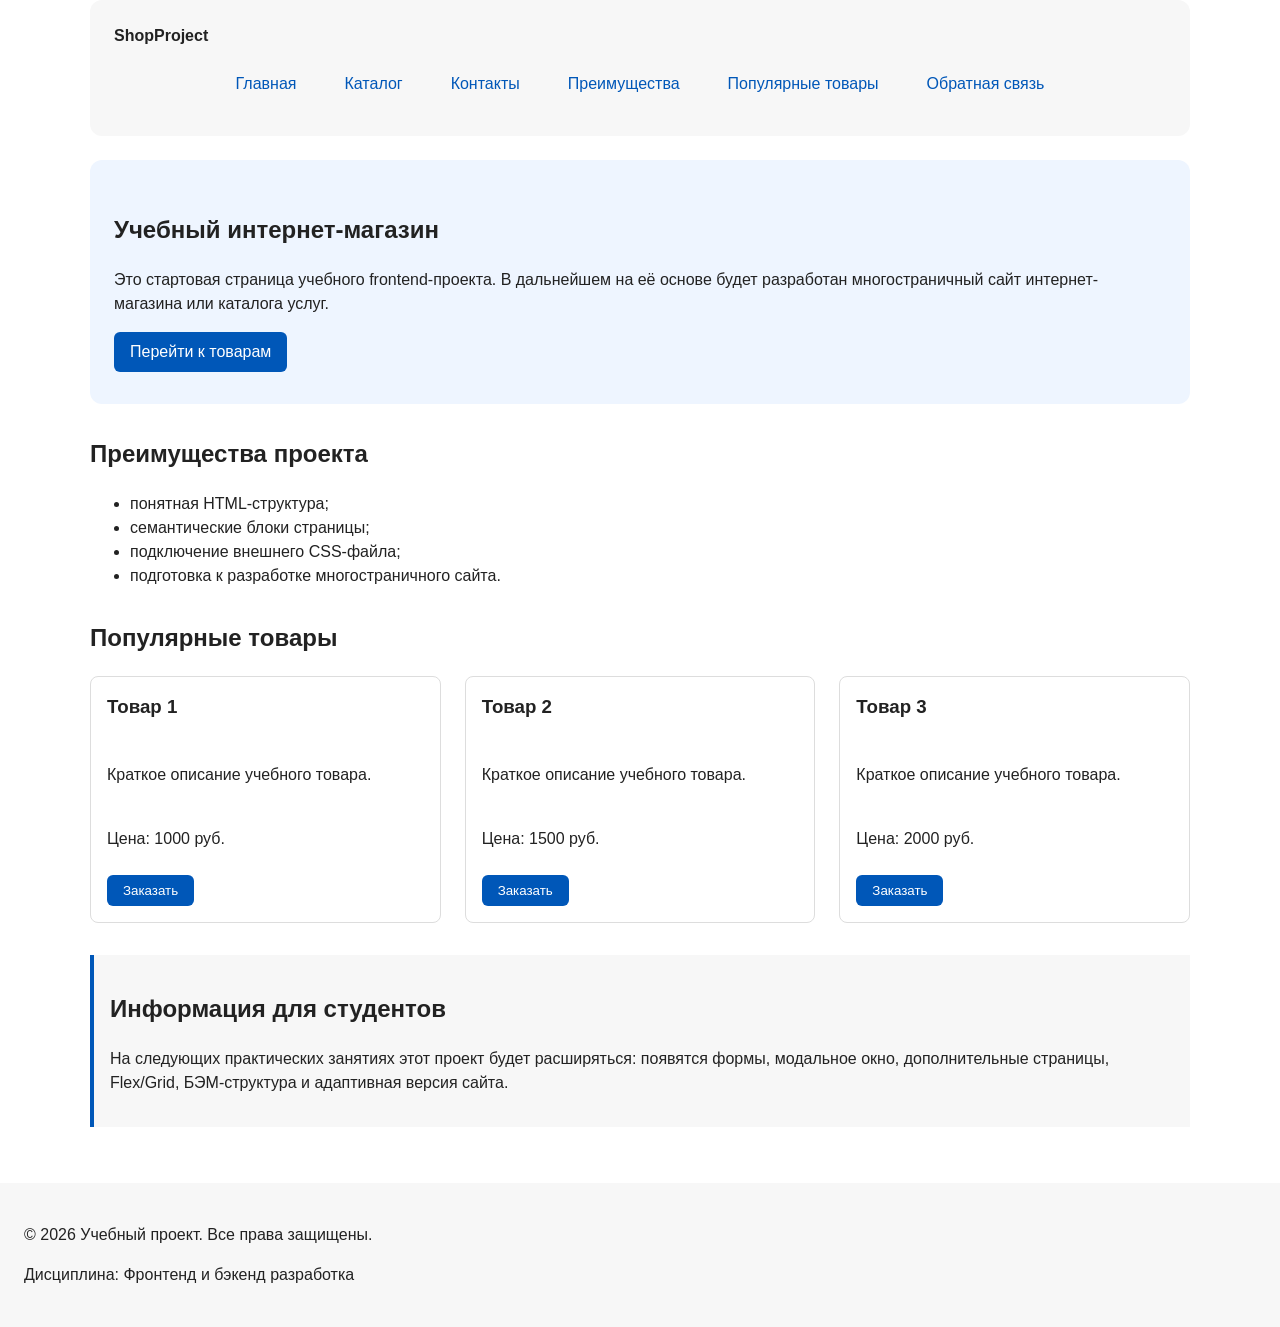
==== index.html @ d5ab9c51 "b6 completed" ====
<!doctype html>
<html lang="ru">
  <head>
    <meta charset="UTF-8" />
    <meta name="viewport" content="width=device-width, initial-scale=1.0" />
    <title>Каталог товаров</title>
    <link rel="stylesheet" href="css/style.css" />
    <script src="js/main.js" defer></script>
  </head>
  <body>
    <header class="site-header">
      <a class="site-logo" href="index.html">ShopProject</a>
      <nav class="site-nav" aria-label="Основная навигация">
        <ul class="site-nav__list">
          <li><a href="index.html">Главная</a></li>
          <li><a href="catalog.html">Каталог</a></li>
          <li><a href="contacts.html">Контакты</a></li>
          <li><a href="index.html#advantages">Преимущества</a></li>
          <li><a href="index.html#popular">Популярные товары</a></li>
          <li><a href="index.html#contacts">Обратная связь</a></li>
        </ul>
      </nav>
    </header>

    <main>
      <section class="hero">
        <h1>Учебный интернет-магазин</h1>
        <p>
          Это стартовая страница учебного frontend-проекта. В дальнейшем на её
          основе будет разработан многостраничный сайт интернет-магазина или
          каталога услуг.
        </p>
        <a class="button" href="#popular">Перейти к товарам</a>
      </section>

      <section class="section" id="advantages">
        <h2>Преимущества проекта</h2>

        <ul class="advantages-list">
          <li>понятная HTML-структура;</li>
          <li>семантические блоки страницы;</li>
          <li>подключение внешнего CSS-файла;</li>
          <li>подготовка к разработке многостраничного сайта.</li>
        </ul>
      </section>

      <section class="section" id="popular">
        <h2>Популярные товары</h2>

        <div class="products-grid">
          <article class="product-card">
            <h3>Товар 1</h3>
            <p>Краткое описание учебного товара.</p>
            <p>Цена: 1000 руб.</p>
            <button
              class="button product-card__button"
              type="button"
              data-product="Товар 1"
            >
              Заказать
            </button>
          </article>

          <article class="product-card">
            <h3>Товар 2</h3>
            <p>Краткое описание учебного товара.</p>
            <p>Цена: 1500 руб.</p>
            <button
              class="button product-card__button"
              type="button"
              data-product="Товар 2"
            >
              Заказать
            </button>
          </article>

          <article class="product-card">
            <h3>Товар 3</h3>
            <p>Краткое описание учебного товара.</p>
            <p>Цена: 2000 руб.</p>
            <button
              class="button product-card__button"
              type="button"
              data-product="Товар 3"
            >
              Заказать
            </button>
          </article>
        </div>
      </section>

      <aside class="aside-info">
        <h2>Информация для студентов</h2>
        <p>
          На следующих практических занятиях этот проект будет расширяться:
          появятся формы, модальное окно, дополнительные страницы, Flex/Grid,
          БЭМ-структура и адаптивная версия сайта.
        </p>
      </aside>
    </main>

    <footer id="contacts">
      <p>&copy; 2026 Учебный проект. Все права защищены.</p>
      <p>Дисциплина: Фронтенд и бэкенд разработка</p>
    </footer>

    <dialog
      class="order-dialog"
      id="order-dialog"
      aria-labelledby="order-dialog-title"
    >
      <h2 id="order-dialog-title">Оформление заявки</h2>

      <form
        class="order-form"
        id="order-form"
        action="#"
        method="post"
        novalidate
      >
        <input id="selected-product" name="selected-product" type="hidden" />

        <div class="form-field">
          <label for="order-name">Имя</label>
          <input
            id="order-name"
            name="name"
            type="text"
            placeholder="Введите ваше имя"
            minlength="2"
            autocomplete="given-name"
            required
          />
        </div>

        <div class="form-field">
          <label for="order-email">E-mail</label>
          <input
            id="order-email"
            name="email"
            type="email"
            placeholder="example@mail.ru"
            autocomplete="email"
            required
          />
        </div>

        <div class="form-field">
          <label for="order-phone">Телефон</label>
          <input
            id="order-phone"
            name="phone"
            type="tel"
            inputmode="tel"
            placeholder="+7 (900) 000-00-00"
            pattern="^\+7 \(\d{3}\) \d{3}-\d{2}-\d{2}$"
            required
          />
          <small>Формат: +7 (900) 000-00-00</small>
        </div>

        <div class="form-field">
          <label for="order-date">Дата связи</label>
          <input id="order-date" name="date" type="date" />
        </div>

        <div class="form-field">
          <label for="order-topic">Тема заявки</label>
          <select id="order-topic" name="topic" required>
            <option value="">Выберите тему</option>
            <option value="product">Заказ товара</option>
            <option value="consultation">Консультация</option>
            <option value="delivery">Доставка</option>
          </select>
        </div>

        <div class="form-field">
          <label for="order-comment">Комментарий</label>
          <textarea
            id="order-comment"
            name="comment"
            rows="4"
            placeholder="Укажите дополнительную информацию"
          ></textarea>
        </div>

        <div class="form-field form-field--checkbox">
          <label>
            <input
              id="order-agreement"
              name="agreement"
              type="checkbox"
              required
            />
            Я согласен на обработку данных
          </label>
        </div>

        <div class="form-actions">
          <button type="button" id="close-order-dialog">Закрыть</button>
          <button type="submit">Отправить заявку</button>
        </div>
      </form>
    </dialog>

    <p class="success-message" id="success-message" hidden>
      Форма успешно отправлена!
    </p>
  </body>
</html>
---- css/style.css ----
/* ===============================
   1. Переменные проекта
   =============================== */
:root {
  /* Основные цвета проекта */
  --color-bg: #ffffff;
  --color-text: #222222;
  --color-muted: #666666;
  --color-primary: #0057b8;
  --color-primary-dark: #003f86;
  --color-border: #dddddd;
  --color-surface: #f7f7f7;
  --color-surface-accent: #eef5ff;
  --color-danger: #b00020;
  --color-success: #168a2f;
  --color-success-bg: #eefaf0;
  --color-white: #ffffff;

  /* Отступы */
  --space-xs: 4px;
  --space-sm: 8px;
  --space-md: 16px;
  --space-lg: 24px;
  --space-xl: 32px;

  /* Скругления */
  --radius-sm: 6px;
  --radius-md: 8px;
  --radius-lg: 12px;

  /* Размеры */
  --container-width: 1100px;
}
/* ===============================
   2. Базовые стили
   =============================== */

* {
  box-sizing: border-box;
}

body {
  margin: 0;
  font-family: Arial, sans-serif;
  line-height: 1.5;
  color: var(--color-text);
  background-color: var(--color-bg);
}

html {
  scroll-behavior: smooth;
}

/* ===============================
   3. Общие элементы интерфейса
   =============================== */
header,
main,
footer {
  padding: var(--space-lg);
}

header,
footer {
  background-color: var(--color-surface);
}

a {
  color: var(--color-primary);
}

a:hover {
  color: var(--color-primary-dark);
}

a:focus-visible {
  outline: 2px solid var(--color-primary);
  outline-offset: 3px;
}

.button {
  display: inline-block;
  padding: var(--space-sm) var(--space-md);
  color: var(--color-white);
  background-color: var(--color-primary);
  text-decoration: none;
  border: none;
  border-radius: var(--radius-sm);
  cursor: pointer;
}

.button:hover {
  background-color: var(--color-primary-dark);
}

.button:focus-visible {
  outline: 2px solid var(--color-primary);
  outline-offset: 3px;
}

.button:disabled {
  opacity: 0.6;
  cursor: not-allowed;
}

.site-header {
  max-width: var(--container-width);
  margin: 0 auto;
  border-radius: var(--radius-lg);
}

.site-logo {
  font-weight: bold;
  text-decoration: none;
  color: var(--color-text);
}

.site-nav__list {
  display: flex;
  flex-wrap: wrap;
  justify-content: center;
  align-items: center;
  gap: var(--space-md);
  padding: 0;
  margin: var(--space-md) 0 0;
  list-style: none;
}

.site-nav__list li {
  margin-bottom: var(--space-sm);
}

.site-nav__list a {
  display: inline-block;
  padding: var(--space-sm) var(--space-md);
  color: var(--color-primary);
  text-decoration: none;
  border-radius: var(--radius-sm);
}

.site-nav__list a:hover {
  color: var(--color-white);
  background-color: var(--color-primary);
}

.breadcrumbs {
  max-width: var(--container-width);
  margin: 0 auto var(--space-md);
  font-size: 14px;
  color: var(--color-muted);
}

.breadcrumbs a {
  color: var(--color-primary);
}

.breadcrumbs span::before {
  content: " / ";
  color: var(--color-muted);
}

:target {
  outline: 2px dashed var(--color-primary);
  outline-offset: 4px;
}

.products-grid {
  display: grid;
  grid-template-columns: repeat(3, 1fr);
  gap: var(--space-lg);
}

/* ===============================
   4. Компоненты страницы
   =============================== */
.hero {
  max-width: var(--container-width);
  margin: 0 auto var(--space-xl);
  padding: var(--space-xl) var(--space-lg);
  background-color: var(--color-surface-accent);
  border-radius: var(--radius-lg);
}

.section {
  max-width: var(--container-width);
  margin: 0 auto var(--space-xl);
}

.section h2 {
  margin-top: 0;
}

.product-card {
  display: flex;
  flex-direction: column;
  gap: var(--space-sm);
  margin-bottom: 0;
  padding: var(--space-md);
  border: 1px solid var(--color-border);
  border-radius: var(--radius-md);
  background-color: var(--color-bg);
}

.product-card .button {
  margin-top: auto;
  align-self: flex-start;
}

.product-card:hover {
  border-color: var(--color-primary);
}

.product-card h3 {
  margin-top: 0;
}

.aside-info {
  max-width: var(--container-width);
  margin: 0 auto var(--space-xl);
  padding: var(--space-md);
  border-left: 4px solid var(--color-primary);
  background-color: var(--color-surface);
}

.catalog-layout {
  max-width: var(--container-width);
  margin: 0 auto var(--space-xl);
  display: grid;
  grid-template-columns: 260px 1fr;
  grid-template-areas: "filters products";
  gap: var(--space-lg);
}

.catalog-filters {
  grid-area: filters;
  padding: var(--space-md);
  border: 1px solid var(--color-border);
  border-radius: var(--radius-md);
  background-color: var(--color-surface);
}

.catalog-products {
  grid-area: products;
}

.filters-form {
  display: grid;
  gap: var(--space-md);
}

.filters-form fieldset {
  margin: 0;
  padding: var(--space-md);
  border: 1px solid var(--color-border);
  border-radius: var(--radius-sm);
}

.filters-form legend {
  font-weight: 700;
}

.filters-form label {
  display: block;
  margin-bottom: var(--space-sm);
}

.filters-form input[type="number"] {
  width: 100%;
  padding: 8px 10px;
  border: 1px solid var(--color-border);
  border-radius: var(--radius-sm);
  font: inherit;
}
/* ===============================
   5. Форма и модальное окно
   =============================== */

.order-dialog {
  width: min(100% - 32px, 560px);
  padding: var(--space-lg);
  border: none;
  border-radius: var(--radius-lg);
}

.order-dialog::backdrop {
  background-color: rgba(0, 0, 0, 0.5);
}

.form-field {
  margin-bottom: var(--space-md);
}

.form-field label {
  display: block;
  margin-bottom: var(--space-xs);
}

.form-field input,
.form-field select,
.form-field textarea {
  width: 100%;
  padding: 10px 12px;
  border: 1px solid var(--color-border);
  border-radius: var(--radius-sm);
  font: inherit;
}

.form-field input[type="checkbox"] {
  width: auto;
}

.form-field small {
  display: block;
  margin-top: var(--space-xs);
  color: var(--color-muted);
}

.form-field input:hover,
.form-field select:hover,
.form-field textarea:hover {
  border-color: var(--color-primary);
}

.form-field input:focus-visible,
.form-field select:focus-visible,
.form-field textarea:focus-visible,
.form-actions button:focus-visible {
  outline: 2px solid var(--color-primary);
  outline-offset: 3px;
}

[aria-invalid="true"] {
  border-color: var(--color-danger);
}

.success-message {
  max-width: var(--container-width);
  margin: var(--space-lg) auto;
  padding: var(--space-md);
  border-left: 4px solid var(--color-success);
  background-color: var(--color-success-bg);
}
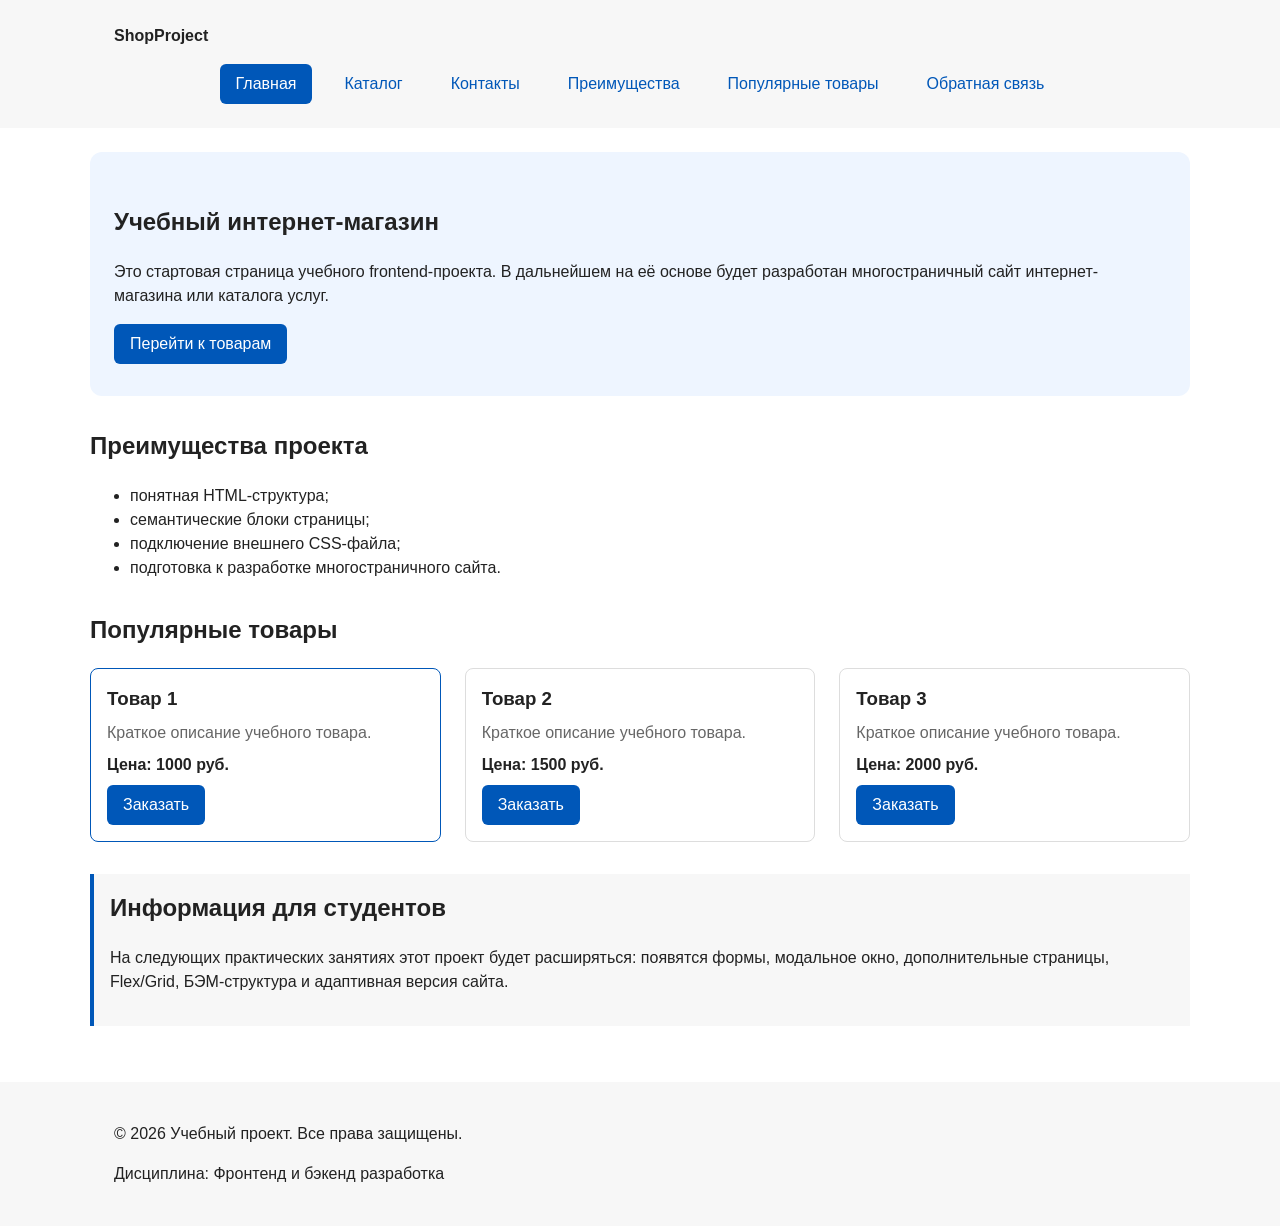
==== commit f17dc317: "b7 completed" ====
--- a/index.html
+++ b/index.html
@@ -3,26 +3,59 @@
   <head>
     <meta charset="UTF-8" />
     <meta name="viewport" content="width=device-width, initial-scale=1.0" />
-    <title>Каталог товаров</title>
+    <meta
+      name="description"
+      content="Учебный интернет-магазин: стартовая страница многостраничного проекта."
+    />
+    <title>Учебный интернет-магазин — Главная</title>
     <link rel="stylesheet" href="css/style.css" />
     <script src="js/main.js" defer></script>
   </head>
   <body>
+    <!-- Блок site-header -->
     <header class="site-header">
-      <a class="site-logo" href="index.html">ShopProject</a>
-      <nav class="site-nav" aria-label="Основная навигация">
-        <ul class="site-nav__list">
-          <li><a href="index.html">Главная</a></li>
-          <li><a href="catalog.html">Каталог</a></li>
-          <li><a href="contacts.html">Контакты</a></li>
-          <li><a href="index.html#advantages">Преимущества</a></li>
-          <li><a href="index.html#popular">Популярные товары</a></li>
-          <li><a href="index.html#contacts">Обратная связь</a></li>
-        </ul>
-      </nav>
+      <div class="site-header__inner">
+        <a class="site-header__logo" href="index.html">ShopProject</a>
+
+        <!-- Блок site-nav -->
+        <nav class="site-nav" aria-label="Основная навигация">
+          <ul class="site-nav__list">
+            <li class="site-nav__item">
+              <a
+                class="site-nav__link site-nav__link--active"
+                href="index.html"
+                aria-current="page"
+                >Главная</a
+              >
+            </li>
+            <li class="site-nav__item">
+              <a class="site-nav__link" href="catalog.html">Каталог</a>
+            </li>
+            <li class="site-nav__item">
+              <a class="site-nav__link" href="contacts.html">Контакты</a>
+            </li>
+            <li class="site-nav__item">
+              <a class="site-nav__link" href="index.html#advantages"
+                >Преимущества</a
+              >
+            </li>
+            <li class="site-nav__item">
+              <a class="site-nav__link" href="index.html#popular"
+                >Популярные товары</a
+              >
+            </li>
+            <li class="site-nav__item">
+              <a class="site-nav__link" href="index.html#contacts"
+                >Обратная связь</a
+              >
+            </li>
+          </ul>
+        </nav>
+      </div>
     </header>
 
     <main>
+      <!-- Блок hero -->
       <section class="hero">
         <h1>Учебный интернет-магазин</h1>
         <p>
@@ -30,11 +63,12 @@
           основе будет разработан многостраничный сайт интернет-магазина или
           каталога услуг.
         </p>
-        <a class="button" href="#popular">Перейти к товарам</a>
+        <a class="button button--primary" href="#popular">Перейти к товарам</a>
       </section>
 
+      <!-- Блок section -->
       <section class="section" id="advantages">
-        <h2>Преимущества проекта</h2>
+        <h2 class="section__title">Преимущества проекта</h2>
 
         <ul class="advantages-list">
           <li>понятная HTML-структура;</li>
@@ -45,15 +79,19 @@
       </section>
 
       <section class="section" id="popular">
-        <h2>Популярные товары</h2>
-
+        <h2 class="section__title">Популярные товары</h2>
+
+        <!-- Блок products-grid -->
         <div class="products-grid">
-          <article class="product-card">
-            <h3>Товар 1</h3>
-            <p>Краткое описание учебного товара.</p>
-            <p>Цена: 1000 руб.</p>
+          <!-- Блок product-card + модификатор -->
+          <article class="product-card product-card--featured">
+            <h3 class="product-card__title">Товар 1</h3>
+            <p class="product-card__description">
+              Краткое описание учебного товара.
+            </p>
+            <p class="product-card__price">Цена: 1000 руб.</p>
             <button
-              class="button product-card__button"
+              class="button button--primary product-card__button"
               type="button"
               data-product="Товар 1"
             >
@@ -62,11 +100,13 @@
           </article>
 
           <article class="product-card">
-            <h3>Товар 2</h3>
-            <p>Краткое описание учебного товара.</p>
-            <p>Цена: 1500 руб.</p>
+            <h3 class="product-card__title">Товар 2</h3>
+            <p class="product-card__description">
+              Краткое описание учебного товара.
+            </p>
+            <p class="product-card__price">Цена: 1500 руб.</p>
             <button
-              class="button product-card__button"
+              class="button button--primary product-card__button"
               type="button"
               data-product="Товар 2"
             >
@@ -75,11 +115,13 @@
           </article>
 
           <article class="product-card">
-            <h3>Товар 3</h3>
-            <p>Краткое описание учебного товара.</p>
-            <p>Цена: 2000 руб.</p>
+            <h3 class="product-card__title">Товар 3</h3>
+            <p class="product-card__description">
+              Краткое описание учебного товара.
+            </p>
+            <p class="product-card__price">Цена: 2000 руб.</p>
             <button
-              class="button product-card__button"
+              class="button button--primary product-card__button"
               type="button"
               data-product="Товар 3"
             >
@@ -89,8 +131,9 @@
         </div>
       </section>
 
+      <!-- Блок aside-info -->
       <aside class="aside-info">
-        <h2>Информация для студентов</h2>
+        <h2 class="aside-info__title">Информация для студентов</h2>
         <p>
           На следующих практических занятиях этот проект будет расширяться:
           появятся формы, модальное окно, дополнительные страницы, Flex/Grid,
@@ -99,18 +142,25 @@
       </aside>
     </main>
 
-    <footer id="contacts">
-      <p>&copy; 2026 Учебный проект. Все права защищены.</p>
-      <p>Дисциплина: Фронтенд и бэкенд разработка</p>
+    <!-- Блок site-footer -->
+    <footer class="site-footer" id="contacts">
+      <div class="site-footer__inner">
+        <p>&copy; 2026 Учебный проект. Все права защищены.</p>
+        <p>Дисциплина: Фронтенд и бэкенд разработка</p>
+      </div>
     </footer>
 
+    <!-- Блок order-dialog -->
     <dialog
       class="order-dialog"
       id="order-dialog"
       aria-labelledby="order-dialog-title"
     >
-      <h2 id="order-dialog-title">Оформление заявки</h2>
-
+      <h2 class="order-dialog__title" id="order-dialog-title">
+        Оформление заявки
+      </h2>
+
+      <!-- Блок order-form -->
       <form
         class="order-form"
         id="order-form"
@@ -120,9 +170,10 @@
       >
         <input id="selected-product" name="selected-product" type="hidden" />
 
-        <div class="form-field">
-          <label for="order-name">Имя</label>
-          <input
+        <div class="order-form__field">
+          <label class="order-form__label" for="order-name">Имя</label>
+          <input
+            class="order-form__input"
             id="order-name"
             name="name"
             type="text"
@@ -133,9 +184,10 @@
           />
         </div>
 
-        <div class="form-field">
-          <label for="order-email">E-mail</label>
-          <input
+        <div class="order-form__field">
+          <label class="order-form__label" for="order-email">E-mail</label>
+          <input
+            class="order-form__input"
             id="order-email"
             name="email"
             type="email"
@@ -145,9 +197,10 @@
           />
         </div>
 
-        <div class="form-field">
-          <label for="order-phone">Телефон</label>
-          <input
+        <div class="order-form__field">
+          <label class="order-form__label" for="order-phone">Телефон</label>
+          <input
+            class="order-form__input"
             id="order-phone"
             name="phone"
             type="tel"
@@ -156,17 +209,27 @@
             pattern="^\+7 \(\d{3}\) \d{3}-\d{2}-\d{2}$"
             required
           />
-          <small>Формат: +7 (900) 000-00-00</small>
-        </div>
-
-        <div class="form-field">
-          <label for="order-date">Дата связи</label>
-          <input id="order-date" name="date" type="date" />
-        </div>
-
-        <div class="form-field">
-          <label for="order-topic">Тема заявки</label>
-          <select id="order-topic" name="topic" required>
+          <small class="order-form__hint">Формат: +7 (900) 000-00-00</small>
+        </div>
+
+        <div class="order-form__field">
+          <label class="order-form__label" for="order-date">Дата связи</label>
+          <input
+            class="order-form__input"
+            id="order-date"
+            name="date"
+            type="date"
+          />
+        </div>
+
+        <div class="order-form__field">
+          <label class="order-form__label" for="order-topic">Тема заявки</label>
+          <select
+            class="order-form__select"
+            id="order-topic"
+            name="topic"
+            required
+          >
             <option value="">Выберите тему</option>
             <option value="product">Заказ товара</option>
             <option value="consultation">Консультация</option>
@@ -174,9 +237,12 @@
           </select>
         </div>
 
-        <div class="form-field">
-          <label for="order-comment">Комментарий</label>
+        <div class="order-form__field">
+          <label class="order-form__label" for="order-comment"
+            >Комментарий</label
+          >
           <textarea
+            class="order-form__textarea"
             id="order-comment"
             name="comment"
             rows="4"
@@ -184,9 +250,10 @@
           ></textarea>
         </div>
 
-        <div class="form-field form-field--checkbox">
-          <label>
+        <div class="order-form__field order-form__field--checkbox">
+          <label class="order-form__label">
             <input
+              class="order-form__input"
               id="order-agreement"
               name="agreement"
               type="checkbox"
@@ -196,9 +263,17 @@
           </label>
         </div>
 
-        <div class="form-actions">
-          <button type="button" id="close-order-dialog">Закрыть</button>
-          <button type="submit">Отправить заявку</button>
+        <div class="order-form__actions">
+          <button
+            class="button button--secondary"
+            type="button"
+            id="close-order-dialog"
+          >
+            Закрыть
+          </button>
+          <button class="button button--primary" type="submit">
+            Отправить заявку
+          </button>
         </div>
       </form>
     </dialog>
--- a/css/style.css
+++ b/css/style.css
@@ -31,12 +31,16 @@
   /* Размеры */
   --container-width: 1100px;
 }
+
 /* ===============================
    2. Базовые стили
    =============================== */
-
 * {
   box-sizing: border-box;
+}
+
+html {
+  scroll-behavior: smooth;
 }
 
 body {
@@ -47,22 +51,8 @@
   background-color: var(--color-bg);
 }
 
-html {
-  scroll-behavior: smooth;
-}
-
-/* ===============================
-   3. Общие элементы интерфейса
-   =============================== */
-header,
-main,
-footer {
+main {
   padding: var(--space-lg);
-}
-
-header,
-footer {
-  background-color: var(--color-surface);
 }
 
 a {
@@ -78,19 +68,47 @@
   outline-offset: 3px;
 }
 
+:target {
+  outline: 2px dashed var(--color-primary);
+  outline-offset: 4px;
+}
+
+[aria-invalid="true"] {
+  border-color: var(--color-danger);
+}
+
+/* ===============================
+   3. Блок button
+   =============================== */
 .button {
   display: inline-block;
   padding: var(--space-sm) var(--space-md);
+  border: none;
+  border-radius: var(--radius-sm);
+  font: inherit;
+  text-decoration: none;
+  cursor: pointer;
+}
+
+.button--primary {
   color: var(--color-white);
   background-color: var(--color-primary);
-  text-decoration: none;
-  border: none;
-  border-radius: var(--radius-sm);
-  cursor: pointer;
-}
-
-.button:hover {
+}
+
+.button--primary:hover {
+  color: var(--color-white);
   background-color: var(--color-primary-dark);
+}
+
+.button--secondary {
+  color: var(--color-primary);
+  background-color: transparent;
+  border: 1px solid var(--color-primary);
+}
+
+.button--secondary:hover {
+  color: var(--color-white);
+  background-color: var(--color-primary);
 }
 
 .button:focus-visible {
@@ -98,23 +116,35 @@
   outline-offset: 3px;
 }
 
-.button:disabled {
+.button:disabled,
+.button--disabled {
   opacity: 0.6;
   cursor: not-allowed;
 }
 
+/* ===============================
+   4. Блок site-header
+   =============================== */
 .site-header {
+  background-color: var(--color-surface);
+}
+
+.site-header__inner {
   max-width: var(--container-width);
   margin: 0 auto;
+  padding: var(--space-lg);
   border-radius: var(--radius-lg);
 }
 
-.site-logo {
-  font-weight: bold;
+.site-header__logo {
+  font-weight: 700;
+  color: var(--color-text);
   text-decoration: none;
-  color: var(--color-text);
-}
-
+}
+
+/* ===============================
+   5. Блок site-nav
+   =============================== */
 .site-nav__list {
   display: flex;
   flex-wrap: wrap;
@@ -126,11 +156,7 @@
   list-style: none;
 }
 
-.site-nav__list li {
-  margin-bottom: var(--space-sm);
-}
-
-.site-nav__list a {
+.site-nav__link {
   display: inline-block;
   padding: var(--space-sm) var(--space-md);
   color: var(--color-primary);
@@ -138,11 +164,24 @@
   border-radius: var(--radius-sm);
 }
 
-.site-nav__list a:hover {
+.site-nav__link:hover {
   color: var(--color-white);
   background-color: var(--color-primary);
 }
 
+.site-nav__link:focus-visible {
+  outline: 2px solid var(--color-primary);
+  outline-offset: 3px;
+}
+
+.site-nav__link--active {
+  color: var(--color-white);
+  background-color: var(--color-primary);
+}
+
+/* ===============================
+   6. Блок breadcrumbs
+   =============================== */
 .breadcrumbs {
   max-width: var(--container-width);
   margin: 0 auto var(--space-md);
@@ -150,20 +189,50 @@
   color: var(--color-muted);
 }
 
-.breadcrumbs a {
+.breadcrumbs__link {
   color: var(--color-primary);
 }
 
-.breadcrumbs span::before {
+.breadcrumbs__current::before {
   content: " / ";
   color: var(--color-muted);
 }
 
-:target {
-  outline: 2px dashed var(--color-primary);
-  outline-offset: 4px;
-}
-
+/* ===============================
+   7. Блоки страницы: hero, section, aside-info
+   =============================== */
+.hero {
+  max-width: var(--container-width);
+  margin: 0 auto var(--space-xl);
+  padding: var(--space-xl) var(--space-lg);
+  background-color: var(--color-surface-accent);
+  border-radius: var(--radius-lg);
+}
+
+.section {
+  max-width: var(--container-width);
+  margin: 0 auto var(--space-xl);
+}
+
+.section__title {
+  margin-top: 0;
+}
+
+.aside-info {
+  max-width: var(--container-width);
+  margin: 0 auto var(--space-xl);
+  padding: var(--space-md);
+  border-left: 4px solid var(--color-primary);
+  background-color: var(--color-surface);
+}
+
+.aside-info__title {
+  margin-top: 0;
+}
+
+/* ===============================
+   8. Блок products-grid
+   =============================== */
 .products-grid {
   display: grid;
   grid-template-columns: repeat(3, 1fr);
@@ -171,57 +240,57 @@
 }
 
 /* ===============================
-   4. Компоненты страницы
-   =============================== */
-.hero {
-  max-width: var(--container-width);
-  margin: 0 auto var(--space-xl);
-  padding: var(--space-xl) var(--space-lg);
-  background-color: var(--color-surface-accent);
-  border-radius: var(--radius-lg);
-}
-
-.section {
-  max-width: var(--container-width);
-  margin: 0 auto var(--space-xl);
-}
-
-.section h2 {
-  margin-top: 0;
-}
-
+   9. Блок product-card
+   =============================== */
 .product-card {
   display: flex;
   flex-direction: column;
   gap: var(--space-sm);
-  margin-bottom: 0;
   padding: var(--space-md);
   border: 1px solid var(--color-border);
   border-radius: var(--radius-md);
   background-color: var(--color-bg);
 }
 
-.product-card .button {
+.product-card:hover {
+  border-color: var(--color-primary);
+}
+
+.product-card--featured {
+  border-color: var(--color-primary);
+}
+
+.product-card--discount {
+  border-color: var(--color-danger);
+}
+
+.product-card__title {
+  margin: 0;
+  color: var(--color-text);
+}
+
+.product-card__description {
+  margin: 0;
+  color: var(--color-muted);
+}
+
+.product-card__price {
+  margin: 0;
+  font-weight: 700;
+}
+
+.product-card--discount .product-card__price {
+  color: var(--color-danger);
+}
+
+.product-card__button {
   margin-top: auto;
   align-self: flex-start;
 }
 
-.product-card:hover {
-  border-color: var(--color-primary);
-}
-
-.product-card h3 {
-  margin-top: 0;
-}
-
-.aside-info {
-  max-width: var(--container-width);
-  margin: 0 auto var(--space-xl);
-  padding: var(--space-md);
-  border-left: 4px solid var(--color-primary);
-  background-color: var(--color-surface);
-}
-
+/* ===============================
+   10. Блок catalog-layout и catalog-filters
+   =============================== */
 .catalog-layout {
   max-width: var(--container-width);
   margin: 0 auto var(--space-xl);
@@ -239,42 +308,46 @@
   background-color: var(--color-surface);
 }
 
-.catalog-products {
-  grid-area: products;
-}
-
-.filters-form {
+.catalog-filters__title {
+  margin-top: 0;
+}
+
+.catalog-filters__form {
   display: grid;
   gap: var(--space-md);
 }
 
-.filters-form fieldset {
+.catalog-filters__group {
   margin: 0;
   padding: var(--space-md);
   border: 1px solid var(--color-border);
   border-radius: var(--radius-sm);
 }
 
-.filters-form legend {
+.catalog-filters__legend {
   font-weight: 700;
 }
 
-.filters-form label {
+.catalog-filters__label {
   display: block;
   margin-bottom: var(--space-sm);
 }
 
-.filters-form input[type="number"] {
+.catalog-filters__input {
   width: 100%;
   padding: 8px 10px;
   border: 1px solid var(--color-border);
   border-radius: var(--radius-sm);
   font: inherit;
 }
-/* ===============================
-   5. Форма и модальное окно
-   =============================== */
-
+
+.catalog-products {
+  grid-area: products;
+}
+
+/* ===============================
+   11. Блок order-dialog
+   =============================== */
 .order-dialog {
   width: min(100% - 32px, 560px);
   padding: var(--space-lg);
@@ -286,18 +359,25 @@
   background-color: rgba(0, 0, 0, 0.5);
 }
 
-.form-field {
+.order-dialog__title {
+  margin-top: 0;
+}
+
+/* ===============================
+   12. Блок order-form
+   =============================== */
+.order-form__field {
   margin-bottom: var(--space-md);
 }
 
-.form-field label {
+.order-form__label {
   display: block;
   margin-bottom: var(--space-xs);
 }
 
-.form-field input,
-.form-field select,
-.form-field textarea {
+.order-form__input,
+.order-form__select,
+.order-form__textarea {
   width: 100%;
   padding: 10px 12px;
   border: 1px solid var(--color-border);
@@ -305,34 +385,38 @@
   font: inherit;
 }
 
-.form-field input[type="checkbox"] {
+.order-form__input[type="checkbox"] {
   width: auto;
 }
 
-.form-field small {
+.order-form__hint {
   display: block;
   margin-top: var(--space-xs);
   color: var(--color-muted);
 }
 
-.form-field input:hover,
-.form-field select:hover,
-.form-field textarea:hover {
+.order-form__input:hover,
+.order-form__select:hover,
+.order-form__textarea:hover {
   border-color: var(--color-primary);
 }
 
-.form-field input:focus-visible,
-.form-field select:focus-visible,
-.form-field textarea:focus-visible,
-.form-actions button:focus-visible {
+.order-form__input:focus-visible,
+.order-form__select:focus-visible,
+.order-form__textarea:focus-visible {
   outline: 2px solid var(--color-primary);
   outline-offset: 3px;
 }
 
-[aria-invalid="true"] {
-  border-color: var(--color-danger);
-}
-
+.order-form__actions {
+  display: flex;
+  gap: var(--space-md);
+  margin-top: var(--space-lg);
+}
+
+/* ===============================
+   13. Блок success-message
+   =============================== */
 .success-message {
   max-width: var(--container-width);
   margin: var(--space-lg) auto;
@@ -340,3 +424,16 @@
   border-left: 4px solid var(--color-success);
   background-color: var(--color-success-bg);
 }
+
+/* ===============================
+   14. Блок site-footer
+   =============================== */
+.site-footer {
+  background-color: var(--color-surface);
+}
+
+.site-footer__inner {
+  max-width: var(--container-width);
+  margin: 0 auto;
+  padding: var(--space-lg);
+}
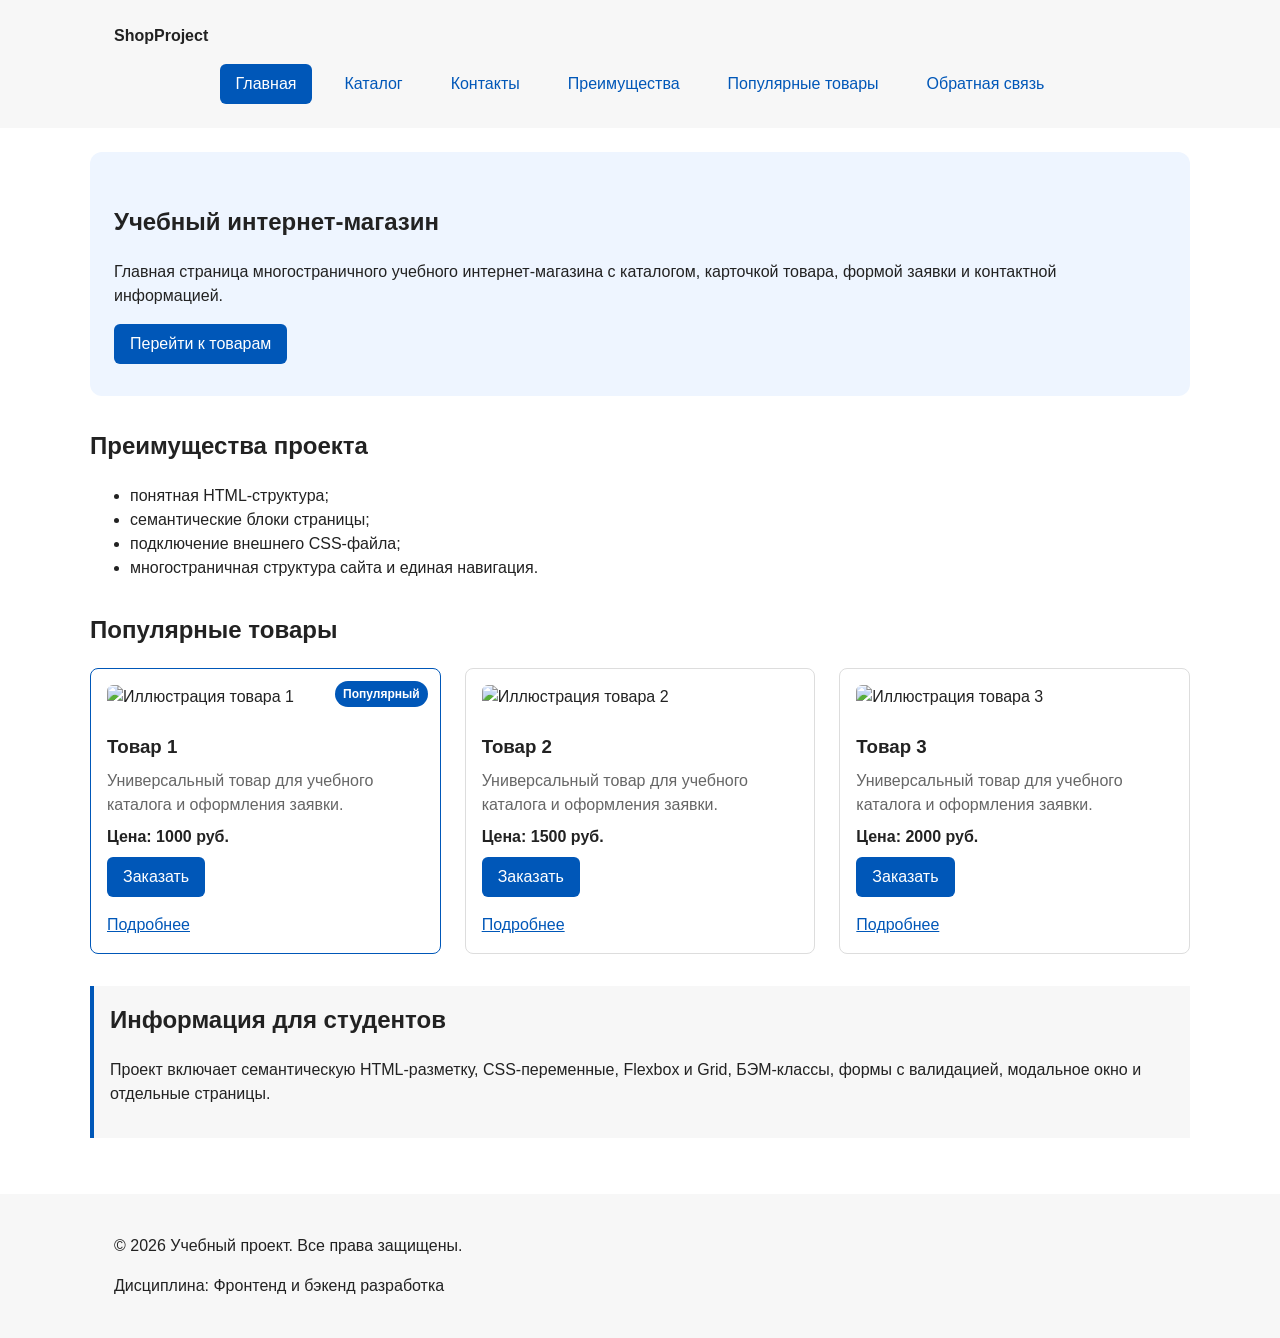
==== commit 318f548f: "b8 completed" ====
--- a/index.html
+++ b/index.html
@@ -59,9 +59,8 @@
       <section class="hero">
         <h1>Учебный интернет-магазин</h1>
         <p>
-          Это стартовая страница учебного frontend-проекта. В дальнейшем на её
-          основе будет разработан многостраничный сайт интернет-магазина или
-          каталога услуг.
+          Главная страница многостраничного учебного интернет-магазина с
+          каталогом, карточкой товара, формой заявки и контактной информацией.
         </p>
         <a class="button button--primary" href="#popular">Перейти к товарам</a>
       </section>
@@ -74,7 +73,7 @@
           <li>понятная HTML-структура;</li>
           <li>семантические блоки страницы;</li>
           <li>подключение внешнего CSS-файла;</li>
-          <li>подготовка к разработке многостраничного сайта.</li>
+          <li>многостраничная структура сайта и единая навигация.</li>
         </ul>
       </section>
 
@@ -85,9 +84,14 @@
         <div class="products-grid">
           <!-- Блок product-card + модификатор -->
           <article class="product-card product-card--featured">
+            <img
+              class="product-card__image"
+              src="images/product-1.svg"
+              alt="Иллюстрация товара 1"
+            />
             <h3 class="product-card__title">Товар 1</h3>
             <p class="product-card__description">
-              Краткое описание учебного товара.
+              Универсальный товар для учебного каталога и оформления заявки.
             </p>
             <p class="product-card__price">Цена: 1000 руб.</p>
             <button
@@ -97,12 +101,18 @@
             >
               Заказать
             </button>
+            <a class="product-card__link" href="product.html">Подробнее</a>
           </article>
 
           <article class="product-card">
+            <img
+              class="product-card__image"
+              src="images/product-2.svg"
+              alt="Иллюстрация товара 2"
+            />
             <h3 class="product-card__title">Товар 2</h3>
             <p class="product-card__description">
-              Краткое описание учебного товара.
+              Универсальный товар для учебного каталога и оформления заявки.
             </p>
             <p class="product-card__price">Цена: 1500 руб.</p>
             <button
@@ -112,12 +122,18 @@
             >
               Заказать
             </button>
+            <a class="product-card__link" href="product.html">Подробнее</a>
           </article>
 
           <article class="product-card">
+            <img
+              class="product-card__image"
+              src="images/product-3.svg"
+              alt="Иллюстрация товара 3"
+            />
             <h3 class="product-card__title">Товар 3</h3>
             <p class="product-card__description">
-              Краткое описание учебного товара.
+              Универсальный товар для учебного каталога и оформления заявки.
             </p>
             <p class="product-card__price">Цена: 2000 руб.</p>
             <button
@@ -127,6 +143,7 @@
             >
               Заказать
             </button>
+            <a class="product-card__link" href="product.html">Подробнее</a>
           </article>
         </div>
       </section>
@@ -135,9 +152,9 @@
       <aside class="aside-info">
         <h2 class="aside-info__title">Информация для студентов</h2>
         <p>
-          На следующих практических занятиях этот проект будет расширяться:
-          появятся формы, модальное окно, дополнительные страницы, Flex/Grid,
-          БЭМ-структура и адаптивная версия сайта.
+          Проект включает семантическую HTML-разметку, CSS-переменные, Flexbox и
+          Grid, БЭМ-классы, формы с валидацией, модальное окно и отдельные
+          страницы.
         </p>
       </aside>
     </main>
--- a/css/style.css
+++ b/css/style.css
@@ -437,3 +437,194 @@
   margin: 0 auto;
   padding: var(--space-lg);
 }
+
+/* ===============================
+   15. Позиционирование и бейджи
+   =============================== */
+.product-card {
+  position: relative;
+}
+
+.product-card__image {
+  display: block;
+  width: 100%;
+  height: auto;
+  margin-bottom: var(--space-md);
+  border-radius: var(--radius-sm);
+}
+
+.product-card__link {
+  display: inline-block;
+  margin-top: var(--space-sm);
+}
+
+.product-card--featured::before {
+  content: "Популярный";
+  position: absolute;
+  top: 12px;
+  right: 12px;
+  z-index: 1;
+  padding: 4px 8px;
+  border-radius: 999px;
+  color: var(--color-white);
+  background-color: var(--color-primary);
+  font-size: 12px;
+  font-weight: 700;
+}
+
+.product-detail {
+  display: grid;
+  grid-template-columns: minmax(280px, 1fr) minmax(280px, 1fr);
+  gap: var(--space-xl);
+  align-items: center;
+}
+
+.product-detail__visual {
+  overflow: hidden;
+  border: 1px solid var(--color-border);
+  border-radius: var(--radius-lg);
+  background-color: var(--color-surface-accent);
+}
+
+.product-detail__image {
+  display: block;
+  width: 100%;
+  height: auto;
+}
+
+.product-detail__category {
+  margin: 0 0 var(--space-sm);
+  color: var(--color-primary);
+  font-weight: 700;
+}
+
+.product-detail__title {
+  margin-top: 0;
+}
+
+.product-detail__description {
+  color: var(--color-muted);
+}
+
+.product-detail__price {
+  margin: var(--space-lg) 0;
+  font-size: 28px;
+  font-weight: 700;
+}
+
+.table-wrapper {
+  overflow-x: auto;
+}
+
+.characteristics-table {
+  width: 100%;
+  border-collapse: collapse;
+  background-color: var(--color-bg);
+}
+
+.characteristics-table caption {
+  margin-bottom: var(--space-sm);
+  text-align: left;
+  font-weight: 700;
+}
+
+.characteristics-table th,
+.characteristics-table td {
+  padding: var(--space-md);
+  border: 1px solid var(--color-border);
+  text-align: left;
+}
+
+.characteristics-table thead th {
+  background-color: var(--color-surface);
+}
+
+.characteristics-table tbody th {
+  width: 40%;
+  background-color: var(--color-surface-accent);
+}
+
+.product-note {
+  padding: var(--space-lg);
+  border-left: 4px solid var(--color-primary);
+  background-color: var(--color-surface);
+}
+
+.product-note__list {
+  margin-bottom: 0;
+}
+
+.order-page {
+  max-width: 820px;
+}
+
+.order-page__intro {
+  margin-bottom: var(--space-lg);
+}
+
+.order-form--page {
+  padding: var(--space-xl);
+  border: 1px solid var(--color-border);
+  border-radius: var(--radius-lg);
+  background-color: var(--color-surface);
+}
+
+.order-form__grid {
+  display: grid;
+  grid-template-columns: repeat(2, minmax(0, 1fr));
+  gap: 0 var(--space-lg);
+}
+
+.contacts-list {
+  display: grid;
+  gap: var(--space-md);
+  padding-left: 20px;
+}
+
+/* ===============================
+   16. Адаптивность
+   =============================== */
+@media (max-width: 800px) {
+  .products-grid {
+    grid-template-columns: 1fr 1fr;
+  }
+
+  .catalog-layout {
+    grid-template-columns: 1fr;
+    grid-template-areas:
+      "filters"
+      "products";
+  }
+
+  .product-detail {
+    grid-template-columns: 1fr;
+  }
+}
+
+@media (max-width: 560px) {
+  main {
+    padding: var(--space-md);
+  }
+
+  .products-grid,
+  .order-form__grid {
+    grid-template-columns: 1fr;
+  }
+
+  .site-nav__list {
+    justify-content: flex-start;
+  }
+
+  .order-form--page {
+    padding: var(--space-md);
+  }
+
+  .order-form__actions {
+    flex-direction: column;
+  }
+
+  .order-form__actions .button {
+    width: 100%;
+    text-align: center;
+  }
+}
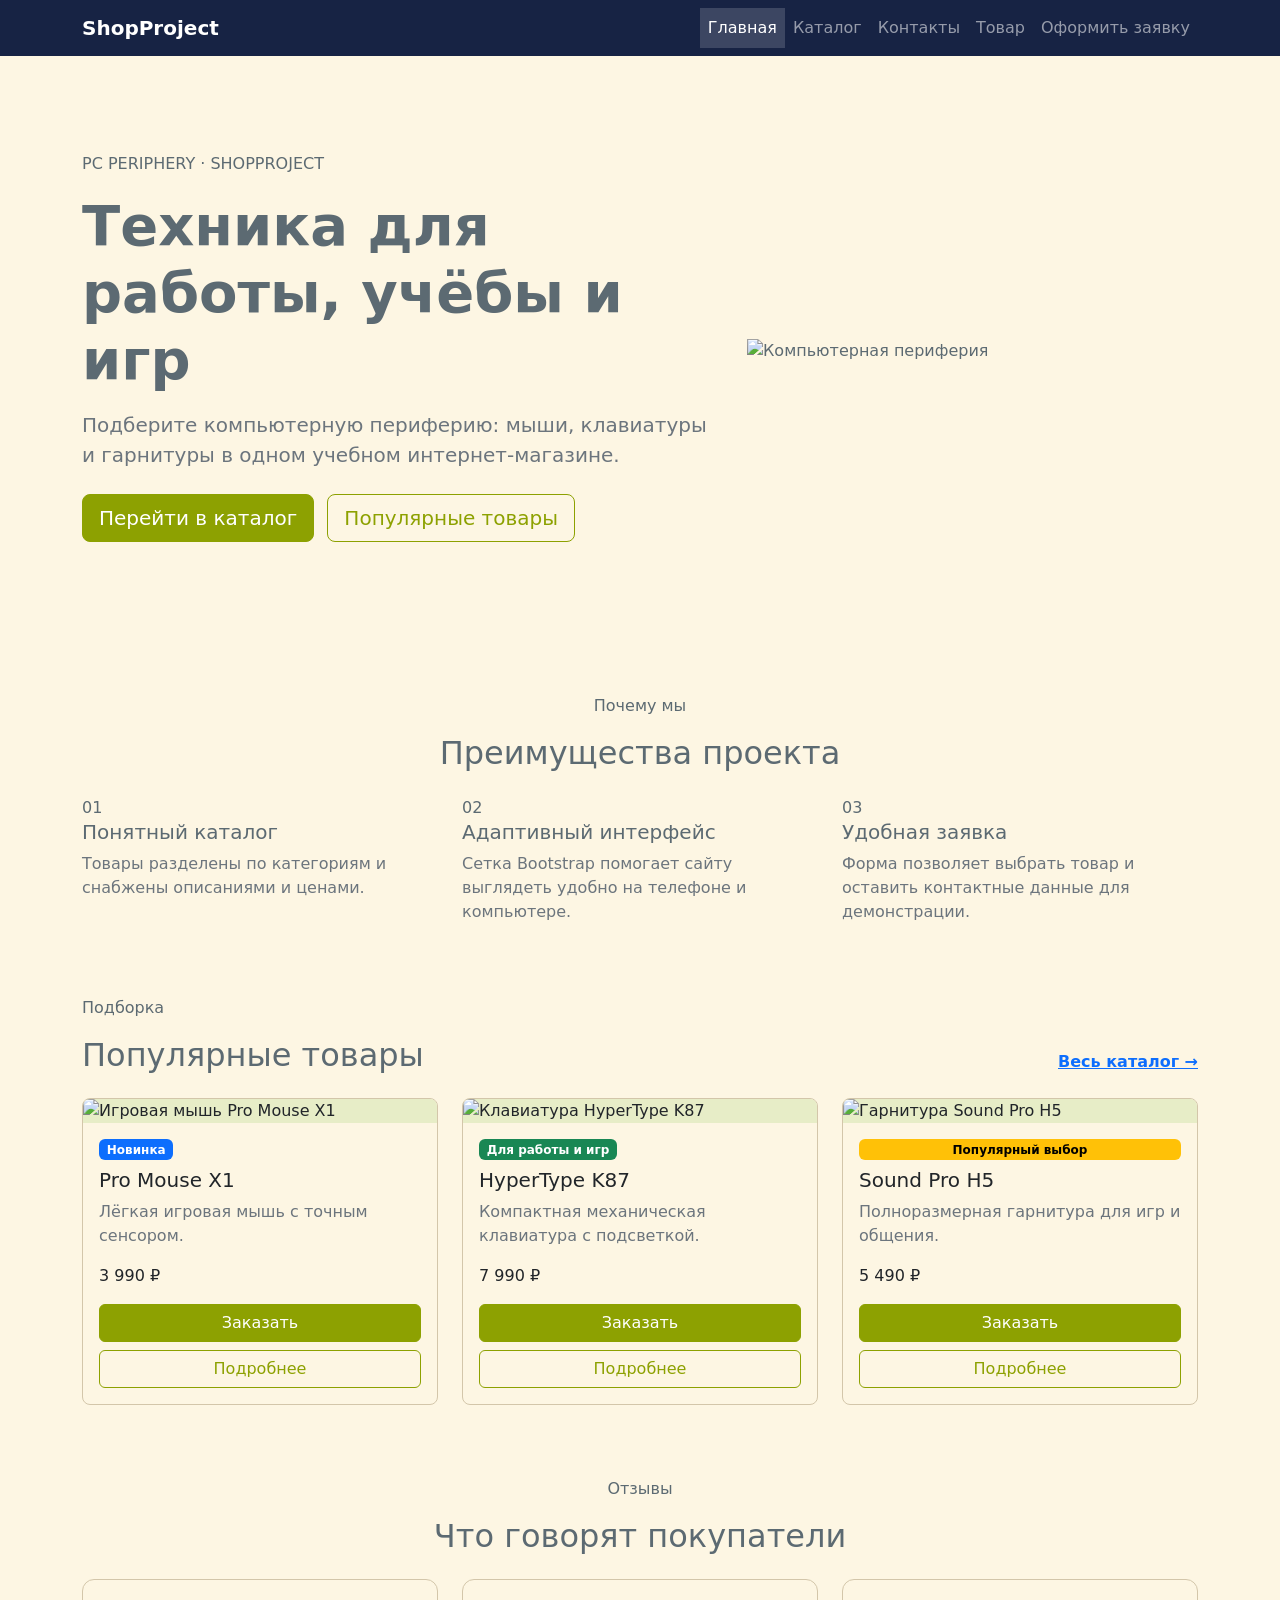
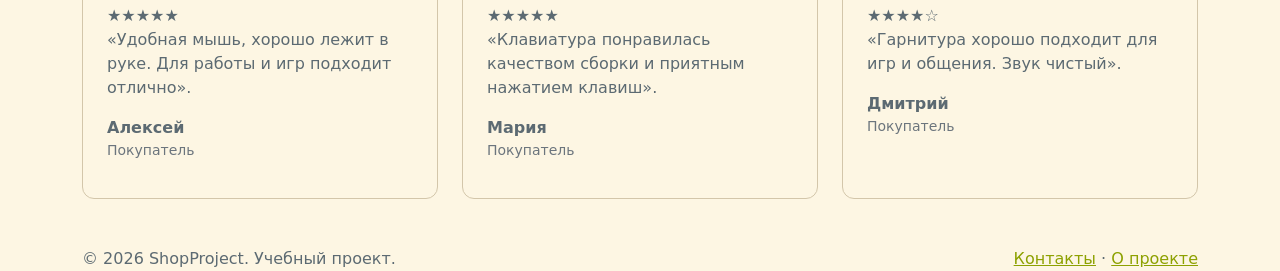
==== commit 44539b74: "k2 completed" ====
--- a/index.html
+++ b/index.html
@@ -1,53 +1,61 @@
 <!doctype html>
 <html lang="ru">
   <head>
-    <meta charset="UTF-8" />
-    <meta name="viewport" content="width=device-width, initial-scale=1.0" />
+    <meta charset="utf-8" />
+    <meta name="viewport" content="width=device-width, initial-scale=1" />
     <meta
       name="description"
-      content="Учебный интернет-магазин: стартовая страница многостраничного проекта."
+      content="Учебный интернет-магазин компьютерной периферии на Bootstrap 5.3.3."
     />
-    <title>Учебный интернет-магазин — Главная</title>
-    <link rel="stylesheet" href="css/style.css" />
+    <title>ShopProject — Главная</title>
+    <link
+      href="https://cdn.jsdelivr.net/npm/bootstrap@5.3.3/dist/css/bootstrap.min.css"
+      rel="stylesheet"
+    />
+    <link rel="stylesheet" href="css/custom.css" />
+    <script
+      src="https://cdn.jsdelivr.net/npm/bootstrap@5.3.3/dist/js/bootstrap.bundle.min.js"
+      defer
+    ></script>
     <script src="js/main.js" defer></script>
   </head>
   <body>
-    <!-- Блок site-header -->
-    <header class="site-header">
-      <div class="site-header__inner">
-        <a class="site-header__logo" href="index.html">ShopProject</a>
-
-        <!-- Блок site-nav -->
-        <nav class="site-nav" aria-label="Основная навигация">
-          <ul class="site-nav__list">
-            <li class="site-nav__item">
-              <a
-                class="site-nav__link site-nav__link--active"
-                href="index.html"
-                aria-current="page"
+    <header class="navbar navbar-expand-lg navbar-dark shop-navbar sticky-top">
+      <div class="container">
+        <a class="navbar-brand fw-bold" href="index.html">ShopProject</a>
+        <button
+          class="navbar-toggler"
+          type="button"
+          data-bs-toggle="collapse"
+          data-bs-target="#mainNavigation"
+          aria-controls="mainNavigation"
+          aria-expanded="false"
+          aria-label="Открыть меню"
+        >
+          <span class="navbar-toggler-icon"></span>
+        </button>
+        <nav
+          class="collapse navbar-collapse"
+          id="mainNavigation"
+          aria-label="Основная навигация"
+        >
+          <ul class="navbar-nav ms-auto">
+            <li class="nav-item">
+              <a class="nav-link active" aria-current="page" href="index.html"
                 >Главная</a
               >
             </li>
-            <li class="site-nav__item">
-              <a class="site-nav__link" href="catalog.html">Каталог</a>
-            </li>
-            <li class="site-nav__item">
-              <a class="site-nav__link" href="contacts.html">Контакты</a>
-            </li>
-            <li class="site-nav__item">
-              <a class="site-nav__link" href="index.html#advantages"
-                >Преимущества</a
-              >
-            </li>
-            <li class="site-nav__item">
-              <a class="site-nav__link" href="index.html#popular"
-                >Популярные товары</a
-              >
-            </li>
-            <li class="site-nav__item">
-              <a class="site-nav__link" href="index.html#contacts"
-                >Обратная связь</a
-              >
+            <li class="nav-item">
+              <a class="nav-link" href="catalog.html">Каталог</a>
+            </li>
+            <li class="nav-item">
+              <a class="nav-link" href="contacts.html">Контакты</a>
+            </li>
+            <li class="nav-item">
+              <a class="nav-link" href="product.html">Товар</a>
+            </li>
+            <li class="nav-item">
+              <a class="nav-link" href="order.html">Оформить заявку</a>
             </li>
           </ul>
         </nav>
@@ -55,248 +63,332 @@
     </header>
 
     <main>
-      <!-- Блок hero -->
-      <section class="hero">
-        <h1>Учебный интернет-магазин</h1>
-        <p>
-          Главная страница многостраничного учебного интернет-магазина с
-          каталогом, карточкой товара, формой заявки и контактной информацией.
-        </p>
-        <a class="button button--primary" href="#popular">Перейти к товарам</a>
+      <section class="hero-section py-5">
+        <div class="container py-lg-5">
+          <div class="row align-items-center g-4">
+            <div class="col-lg-7">
+              <p class="eyebrow">PC PERIPHERY · SHOPPROJECT</p>
+              <h1 class="display-4 fw-bold mb-3">
+                Техника для работы, учёбы и игр
+              </h1>
+              <p class="lead text-secondary mb-4">
+                Подберите компьютерную периферию: мыши, клавиатуры и гарнитуры в
+                одном учебном интернет-магазине.
+              </p>
+              <a class="btn btn-primary btn-lg me-2 mb-2" href="catalog.html"
+                >Перейти в каталог</a
+              >
+              <a class="btn btn-outline-primary btn-lg mb-2" href="#popular"
+                >Популярные товары</a
+              >
+            </div>
+            <div class="col-lg-5">
+              <div class="hero-visual">
+                <img
+                  src="images/product-2.svg"
+                  alt="Компьютерная периферия"
+                  class="img-fluid"
+                />
+              </div>
+            </div>
+          </div>
+        </div>
       </section>
 
-      <!-- Блок section -->
-      <section class="section" id="advantages">
-        <h2 class="section__title">Преимущества проекта</h2>
-
-        <ul class="advantages-list">
-          <li>понятная HTML-структура;</li>
-          <li>семантические блоки страницы;</li>
-          <li>подключение внешнего CSS-файла;</li>
-          <li>многостраничная структура сайта и единая навигация.</li>
-        </ul>
+      <section class="container py-5" id="advantages">
+        <div class="text-center mb-4">
+          <p class="eyebrow">Почему мы</p>
+          <h2 class="section-heading">Преимущества проекта</h2>
+        </div>
+        <div class="row g-4">
+          <div class="col-md-4">
+            <div class="info-card h-100">
+              <span class="feature-icon">01</span>
+              <h3 class="h5">Понятный каталог</h3>
+              <p class="text-secondary mb-0">
+                Товары разделены по категориям и снабжены описаниями и ценами.
+              </p>
+            </div>
+          </div>
+          <div class="col-md-4">
+            <div class="info-card h-100">
+              <span class="feature-icon">02</span>
+              <h3 class="h5">Адаптивный интерфейс</h3>
+              <p class="text-secondary mb-0">
+                Сетка Bootstrap помогает сайту выглядеть удобно на телефоне и
+                компьютере.
+              </p>
+            </div>
+          </div>
+          <div class="col-md-4">
+            <div class="info-card h-100">
+              <span class="feature-icon">03</span>
+              <h3 class="h5">Удобная заявка</h3>
+              <p class="text-secondary mb-0">
+                Форма позволяет выбрать товар и оставить контактные данные для
+                демонстрации.
+              </p>
+            </div>
+          </div>
+        </div>
       </section>
 
-      <section class="section" id="popular">
-        <h2 class="section__title">Популярные товары</h2>
-
-        <!-- Блок products-grid -->
-        <div class="products-grid">
-          <!-- Блок product-card + модификатор -->
-          <article class="product-card product-card--featured">
-            <img
-              class="product-card__image"
-              src="images/product-1.svg"
-              alt="Иллюстрация товара 1"
-            />
-            <h3 class="product-card__title">Товар 1</h3>
-            <p class="product-card__description">
-              Универсальный товар для учебного каталога и оформления заявки.
-            </p>
-            <p class="product-card__price">Цена: 1000 руб.</p>
-            <button
-              class="button button--primary product-card__button"
-              type="button"
-              data-product="Товар 1"
-            >
-              Заказать
-            </button>
-            <a class="product-card__link" href="product.html">Подробнее</a>
-          </article>
-
-          <article class="product-card">
-            <img
-              class="product-card__image"
-              src="images/product-2.svg"
-              alt="Иллюстрация товара 2"
-            />
-            <h3 class="product-card__title">Товар 2</h3>
-            <p class="product-card__description">
-              Универсальный товар для учебного каталога и оформления заявки.
-            </p>
-            <p class="product-card__price">Цена: 1500 руб.</p>
-            <button
-              class="button button--primary product-card__button"
-              type="button"
-              data-product="Товар 2"
-            >
-              Заказать
-            </button>
-            <a class="product-card__link" href="product.html">Подробнее</a>
-          </article>
-
-          <article class="product-card">
-            <img
-              class="product-card__image"
-              src="images/product-3.svg"
-              alt="Иллюстрация товара 3"
-            />
-            <h3 class="product-card__title">Товар 3</h3>
-            <p class="product-card__description">
-              Универсальный товар для учебного каталога и оформления заявки.
-            </p>
-            <p class="product-card__price">Цена: 2000 руб.</p>
-            <button
-              class="button button--primary product-card__button"
-              type="button"
-              data-product="Товар 3"
-            >
-              Заказать
-            </button>
-            <a class="product-card__link" href="product.html">Подробнее</a>
-          </article>
+      <section class="container py-4" id="popular">
+        <div
+          class="d-flex flex-wrap justify-content-between align-items-end gap-3 mb-4"
+        >
+          <div>
+            <p class="eyebrow">Подборка</p>
+            <h2 class="section-heading mb-0">Популярные товары</h2>
+          </div>
+          <a href="catalog.html" class="link-primary fw-semibold"
+            >Весь каталог →</a
+          >
+        </div>
+        <div class="row g-4">
+          <div class="col-sm-6 col-lg-4">
+            <article class="card product-card h-100">
+              <img
+                src="images/product-1.svg"
+                class="card-img-top"
+                alt="Игровая мышь Pro Mouse X1"
+              />
+              <div class="card-body d-flex flex-column">
+                <span class="badge text-bg-primary align-self-start mb-2"
+                  >Новинка</span
+                >
+                <h3 class="card-title h5">Pro Mouse X1</h3>
+                <p class="card-text text-secondary">
+                  Лёгкая игровая мышь с точным сенсором.
+                </p>
+                <p class="price mt-auto">3 990 ₽</p>
+                <button
+                  class="btn btn-primary w-100 mb-2"
+                  data-product="Pro Mouse X1"
+                  data-bs-toggle="modal"
+                  data-bs-target="#orderModal"
+                >
+                  Заказать</button
+                ><a href="product.html" class="btn btn-outline-primary w-100"
+                  >Подробнее</a
+                >
+              </div>
+            </article>
+          </div>
+          <div class="col-sm-6 col-lg-4">
+            <article class="card product-card h-100">
+              <img
+                src="images/product-3.svg"
+                class="card-img-top"
+                alt="Клавиатура HyperType K87"
+              />
+              <div class="card-body d-flex flex-column">
+                <span class="badge text-bg-success align-self-start mb-2"
+                  >Для работы и игр</span
+                >
+                <h3 class="card-title h5">HyperType K87</h3>
+                <p class="card-text text-secondary">
+                  Компактная механическая клавиатура с подсветкой.
+                </p>
+                <p class="price mt-auto">7 990 ₽</p>
+                <button
+                  class="btn btn-primary w-100 mb-2"
+                  data-product="HyperType K87"
+                  data-bs-toggle="modal"
+                  data-bs-target="#orderModal"
+                >
+                  Заказать</button
+                ><a href="product.html" class="btn btn-outline-primary w-100"
+                  >Подробнее</a
+                >
+              </div>
+            </article>
+          </div>
+          <div class="col-sm-6 col-lg-4">
+            <article class="card product-card h-100">
+              <img
+                src="images/product-2.svg"
+                class="card-img-top"
+                alt="Гарнитура Sound Pro H5"
+              />
+              <div class="card-body d-flex flex-column">
+                <span class="badge text-bg-warning">Популярный выбор</span>
+                <h3 class="card-title h5 mt-2">Sound Pro H5</h3>
+                <p class="card-text text-secondary">
+                  Полноразмерная гарнитура для игр и общения.
+                </p>
+                <p class="price mt-auto">5 490 ₽</p>
+                <button
+                  class="btn btn-primary w-100 mb-2"
+                  data-product="Sound Pro H5"
+                  data-bs-toggle="modal"
+                  data-bs-target="#orderModal"
+                >
+                  Заказать</button
+                ><a href="product.html" class="btn btn-outline-primary w-100"
+                  >Подробнее</a
+                >
+              </div>
+            </article>
+          </div>
         </div>
       </section>
 
-      <!-- Блок aside-info -->
-      <aside class="aside-info">
-        <h2 class="aside-info__title">Информация для студентов</h2>
-        <p>
-          Проект включает семантическую HTML-разметку, CSS-переменные, Flexbox и
-          Grid, БЭМ-классы, формы с валидацией, модальное окно и отдельные
-          страницы.
-        </p>
-      </aside>
+      <section class="container py-5" id="reviews">
+        <div class="text-center mb-4">
+          <p class="eyebrow">Отзывы</p>
+          <h2 class="section-heading">Что говорят покупатели</h2>
+        </div>
+        <div class="row g-4">
+          <div class="col-md-4">
+            <div class="review-card h-100">
+              <div class="stars" aria-label="5 из 5">★★★★★</div>
+              <p>
+                «Удобная мышь, хорошо лежит в руке. Для работы и игр подходит
+                отлично».
+              </p>
+              <strong>Алексей</strong
+              ><span class="text-secondary small">Покупатель</span>
+            </div>
+          </div>
+          <div class="col-md-4">
+            <div class="review-card h-100">
+              <div class="stars" aria-label="5 из 5">★★★★★</div>
+              <p>
+                «Клавиатура понравилась качеством сборки и приятным нажатием
+                клавиш».
+              </p>
+              <strong>Мария</strong
+              ><span class="text-secondary small">Покупатель</span>
+            </div>
+          </div>
+          <div class="col-md-4">
+            <div class="review-card h-100">
+              <div class="stars" aria-label="4 из 5">★★★★☆</div>
+              <p>«Гарнитура хорошо подходит для игр и общения. Звук чистый».</p>
+              <strong>Дмитрий</strong
+              ><span class="text-secondary small">Покупатель</span>
+            </div>
+          </div>
+        </div>
+      </section>
     </main>
 
-    <!-- Блок site-footer -->
     <footer class="site-footer" id="contacts">
-      <div class="site-footer__inner">
-        <p>&copy; 2026 Учебный проект. Все права защищены.</p>
-        <p>Дисциплина: Фронтенд и бэкенд разработка</p>
+      <div
+        class="container d-flex flex-column flex-md-row justify-content-between gap-2"
+      >
+        <span>© 2026 ShopProject. Учебный проект.</span
+        ><span
+          ><a href="contacts.html">Контакты</a> ·
+          <a href="README.md">О проекте</a></span
+        >
       </div>
     </footer>
 
-    <!-- Блок order-dialog -->
-    <dialog
-      class="order-dialog"
-      id="order-dialog"
-      aria-labelledby="order-dialog-title"
+    <div
+      class="modal fade"
+      id="orderModal"
+      tabindex="-1"
+      aria-labelledby="orderModalLabel"
+      aria-hidden="true"
     >
-      <h2 class="order-dialog__title" id="order-dialog-title">
-        Оформление заявки
-      </h2>
-
-      <!-- Блок order-form -->
-      <form
-        class="order-form"
-        id="order-form"
-        action="#"
-        method="post"
-        novalidate
+      <div class="modal-dialog modal-dialog-centered">
+        <div class="modal-content">
+          <form id="quickOrderForm" novalidate>
+            <div class="modal-header">
+              <h2 class="modal-title fs-5" id="orderModalLabel">
+                Оформление заявки
+              </h2>
+              <button
+                type="button"
+                class="btn-close"
+                data-bs-dismiss="modal"
+                aria-label="Закрыть"
+              ></button>
+            </div>
+            <div class="modal-body">
+              <div class="mb-3">
+                <label for="quick-product" class="form-label">Товар</label
+                ><input
+                  id="quick-product"
+                  name="product"
+                  class="form-control"
+                  readonly
+                  required
+                />
+              </div>
+              <div class="mb-3">
+                <label for="quick-name" class="form-label">Имя</label
+                ><input
+                  id="quick-name"
+                  name="name"
+                  class="form-control"
+                  minlength="2"
+                  autocomplete="given-name"
+                  required
+                />
+              </div>
+              <div class="mb-3">
+                <label for="quick-email" class="form-label">E-mail</label
+                ><input
+                  id="quick-email"
+                  name="email"
+                  type="email"
+                  class="form-control"
+                  autocomplete="email"
+                  required
+                />
+              </div>
+              <div class="form-check mb-3">
+                <input
+                  id="quick-agreement"
+                  name="agreement"
+                  type="checkbox"
+                  class="form-check-input"
+                  required
+                /><label class="form-check-label" for="quick-agreement"
+                  >Согласен на обработку данных</label
+                >
+              </div>
+              <p class="small text-secondary mb-0">
+                Демонстрационная форма: данные не отправляются на сервер.
+              </p>
+            </div>
+            <div class="modal-footer">
+              <button
+                type="button"
+                class="btn btn-outline-secondary"
+                data-bs-dismiss="modal"
+              >
+                Отмена</button
+              ><button class="btn btn-primary" type="submit">
+                Отправить заявку
+              </button>
+            </div>
+          </form>
+        </div>
+      </div>
+    </div>
+    <div class="toast-container position-fixed bottom-0 end-0 p-3">
+      <div
+        id="siteToast"
+        class="toast"
+        role="status"
+        aria-live="polite"
+        aria-atomic="true"
       >
-        <input id="selected-product" name="selected-product" type="hidden" />
-
-        <div class="order-form__field">
-          <label class="order-form__label" for="order-name">Имя</label>
-          <input
-            class="order-form__input"
-            id="order-name"
-            name="name"
-            type="text"
-            placeholder="Введите ваше имя"
-            minlength="2"
-            autocomplete="given-name"
-            required
-          />
-        </div>
-
-        <div class="order-form__field">
-          <label class="order-form__label" for="order-email">E-mail</label>
-          <input
-            class="order-form__input"
-            id="order-email"
-            name="email"
-            type="email"
-            placeholder="example@mail.ru"
-            autocomplete="email"
-            required
-          />
-        </div>
-
-        <div class="order-form__field">
-          <label class="order-form__label" for="order-phone">Телефон</label>
-          <input
-            class="order-form__input"
-            id="order-phone"
-            name="phone"
-            type="tel"
-            inputmode="tel"
-            placeholder="+7 (900) 000-00-00"
-            pattern="^\+7 \(\d{3}\) \d{3}-\d{2}-\d{2}$"
-            required
-          />
-          <small class="order-form__hint">Формат: +7 (900) 000-00-00</small>
-        </div>
-
-        <div class="order-form__field">
-          <label class="order-form__label" for="order-date">Дата связи</label>
-          <input
-            class="order-form__input"
-            id="order-date"
-            name="date"
-            type="date"
-          />
-        </div>
-
-        <div class="order-form__field">
-          <label class="order-form__label" for="order-topic">Тема заявки</label>
-          <select
-            class="order-form__select"
-            id="order-topic"
-            name="topic"
-            required
-          >
-            <option value="">Выберите тему</option>
-            <option value="product">Заказ товара</option>
-            <option value="consultation">Консультация</option>
-            <option value="delivery">Доставка</option>
-          </select>
-        </div>
-
-        <div class="order-form__field">
-          <label class="order-form__label" for="order-comment"
-            >Комментарий</label
-          >
-          <textarea
-            class="order-form__textarea"
-            id="order-comment"
-            name="comment"
-            rows="4"
-            placeholder="Укажите дополнительную информацию"
-          ></textarea>
-        </div>
-
-        <div class="order-form__field order-form__field--checkbox">
-          <label class="order-form__label">
-            <input
-              class="order-form__input"
-              id="order-agreement"
-              name="agreement"
-              type="checkbox"
-              required
-            />
-            Я согласен на обработку данных
-          </label>
-        </div>
-
-        <div class="order-form__actions">
-          <button
-            class="button button--secondary"
+        <div class="toast-header">
+          <strong class="me-auto">ShopProject</strong
+          ><button
             type="button"
-            id="close-order-dialog"
-          >
-            Закрыть
-          </button>
-          <button class="button button--primary" type="submit">
-            Отправить заявку
-          </button>
-        </div>
-      </form>
-    </dialog>
-
-    <p class="success-message" id="success-message" hidden>
-      Форма успешно отправлена!
-    </p>
+            class="btn-close"
+            data-bs-dismiss="toast"
+            aria-label="Закрыть"
+          ></button>
+        </div>
+        <div class="toast-body" id="toastMessage">Готово!</div>
+      </div>
+    </div>
   </body>
 </html>
--- a/css/custom.css
+++ b/css/custom.css
@@ -0,0 +1,743 @@
+:root {
+  /* Палитра старого проекта */
+  --color-bg: #fdf6e3;
+  --color-text: #5c6a72;
+  --color-muted: #939f91;
+  --color-primary: #8da101;
+  --color-primary-dark: #708000;
+  --color-border: #d3c6aa;
+  --color-surface: #f4f0df;
+  --color-surface-accent: #e7edc7;
+  --color-danger: #f85552;
+  --color-success: #8da101;
+  --color-success-bg: #e7edc7;
+  --color-white: #fff;
+
+  --space-xs: 4px;
+  --space-sm: 8px;
+  --space-md: 16px;
+  --space-lg: 24px;
+  --space-xl: 32px;
+  --radius-sm: 6px;
+  --radius-md: 8px;
+  --radius-lg: 12px;
+  --container-width: 1100px;
+
+  /* Связываем новые переменные с палитрой прежнего сайта */
+  --shop-primary: var(--color-primary);
+  --shop-primary-dark: var(--color-primary-dark);
+  --shop-ink: var(--color-text);
+  --shop-muted: var(--color-muted);
+  --shop-bg: var(--color-bg);
+  --shop-border: var(--color-border);
+  --shop-radius: var(--radius-lg);
+}
+
+html {
+  scroll-behavior: smooth;
+}
+
+body {
+  line-height: 1.5;
+  background-color: var(--color-bg);
+  color: var(--color-text);
+}
+
+a {
+  color: var(--color-primary);
+}
+
+a:hover {
+  color: var(--color-primary-dark);
+}
+
+a:focus-visible {
+  outline: 2px solid var(--color-primary);
+  outline-offset: 3px;
+}
+
+:target {
+  scroll-margin-top: 90px;
+  outline: 2px dashed var(--color-primary);
+  outline-offset: 4px;
+}
+
+[aria-invalid="true"] {
+  border-color: var(--color-danger) !important;
+}
+
+/* Bootstrap-кнопки в цветах старого проекта */
+.btn-primary {
+  --bs-btn-color: #fff;
+  --bs-btn-bg: var(--color-primary);
+  --bs-btn-border-color: var(--color-primary);
+  --bs-btn-hover-color: #fff;
+  --bs-btn-hover-bg: var(--color-primary-dark);
+  --bs-btn-hover-border-color: var(--color-primary-dark);
+  --bs-btn-active-color: #fff;
+  --bs-btn-active-bg: var(--color-primary-dark);
+  --bs-btn-active-border-color: var(--color-primary-dark);
+  --bs-btn-disabled-bg: var(--color-primary);
+  --bs-btn-disabled-border-color: var(--color-primary);
+}
+
+.btn-outline-primary {
+  --bs-btn-color: var(--color-primary);
+  --bs-btn-border-color: var(--color-primary);
+  --bs-btn-hover-color: #fff;
+  --bs-btn-hover-bg: var(--color-primary);
+  --bs-btn-hover-border-color: var(--color-primary);
+  --bs-btn-active-color: #fff;
+  --bs-btn-active-bg: var(--color-primary-dark);
+  --bs-btn-active-border-color: var(--color-primary-dark);
+}
+
+/* Шапка: оставляем тёмную навигацию из новой версии */
+.shop-navbar {
+  background: #172344;
+}
+
+.navbar .nav-link.active,
+.navbar .nav-link[aria-current="page"] {
+  color: #fff;
+  background: rgb(255 255 255 / 16%);
+}
+
+/* Старые блоки hero и заголовков */
+.hero {
+  max-width: var(--container-width);
+  margin: 0 auto var(--space-xl);
+  padding: var(--space-xl) var(--space-lg);
+  border-radius: var(--radius-lg);
+  background: var(--color-surface-accent);
+}
+
+.hero h1 {
+  max-width: 760px;
+  margin-top: 0;
+  font-size: clamp(32px, 5vw, 58px);
+  line-height: 1.05;
+}
+
+.hero__eyebrow,
+.catalog-intro__eyebrow,
+.catalog-category__eyebrow,
+.reviews__eyebrow {
+  margin: 0 0 var(--space-sm);
+  color: var(--color-primary);
+  font-size: 12px;
+  font-weight: 700;
+  letter-spacing: 0.14em;
+  text-transform: uppercase;
+}
+
+.catalog-intro {
+  padding: var(--space-xl) 0;
+}
+
+.catalog-intro h1 {
+  max-width: 760px;
+  margin-top: 0;
+  font-size: clamp(30px, 4vw, 48px);
+}
+
+.catalog-intro > p:last-child {
+  max-width: 720px;
+  color: var(--color-muted);
+}
+
+.section {
+  max-width: var(--container-width);
+  margin: 0 auto var(--space-xl);
+}
+
+.section__title {
+  margin-top: 0;
+}
+
+.aside-info,
+.success-message {
+  padding: var(--space-md);
+  border-left: 4px solid var(--color-primary);
+  background: var(--color-surface);
+}
+
+.aside-info {
+  max-width: var(--container-width);
+  margin: 0 auto var(--space-xl);
+}
+
+.aside-info__title {
+  margin-top: 0;
+}
+
+/* Карточки товаров: совместимо с Bootstrap .card.product-card */
+.product-card {
+  position: relative;
+  overflow: hidden;
+  border-color: var(--color-border);
+  border-radius: var(--radius-md);
+  background-color: var(--color-bg);
+  transition:
+    transform 0.25s ease,
+    box-shadow 0.25s ease,
+    border-color 0.25s ease;
+}
+
+.product-card:hover {
+  border-color: var(--color-primary);
+  transform: translateY(-3px);
+  box-shadow: 0 12px 28px rgb(31 43 79 / 10%);
+}
+
+.product-card--featured {
+  border-color: var(--color-primary);
+}
+
+.product-card--discount {
+  border-color: var(--color-danger);
+}
+
+.product-card__title {
+  margin: 0;
+  color: var(--color-text);
+}
+
+.product-card__description {
+  margin: 0;
+  color: var(--color-muted);
+}
+
+.product-card__price {
+  margin: 0;
+  color: var(--color-primary);
+  font-weight: 700;
+}
+
+.product-card--discount .product-card__price {
+  color: var(--color-danger);
+}
+
+.product-card__button {
+  margin-top: auto;
+  align-self: flex-start;
+}
+
+.product-card__media {
+  overflow: hidden;
+  border-radius: var(--radius-sm);
+  background-color: var(--color-surface-accent);
+}
+
+.product-card__image {
+  display: block;
+  width: 100%;
+  height: auto;
+  margin-bottom: var(--space-md);
+  border-radius: var(--radius-sm);
+  transform-origin: center;
+  transition: transform 0.35s ease;
+}
+
+.product-card:hover .product-card__image,
+.product-card:focus-within .product-card__image {
+  transform: scale(1.06);
+}
+
+.product-card__category {
+  margin: 0;
+  color: var(--color-primary);
+  font-size: 13px;
+  font-weight: 700;
+  letter-spacing: 0.06em;
+  text-transform: uppercase;
+}
+
+.product-card--new {
+  border-color: var(--color-primary);
+}
+
+.product-card--featured::before,
+.product-card--new::before,
+.product-card--discount::before {
+  position: absolute;
+  top: 12px;
+  right: 12px;
+  z-index: 2;
+  padding: 4px 8px;
+  border-radius: 999px;
+  color: #fff;
+  font-size: 12px;
+  font-weight: 700;
+}
+
+.product-card--featured::before {
+  content: "Популярный";
+  background: var(--color-primary);
+}
+
+.product-card--new::before {
+  content: "Новинка";
+  background: var(--color-primary);
+}
+
+.product-card--discount::before {
+  content: "−15%";
+  background: var(--color-danger);
+}
+
+/* Сохраняем размеры изображений в карточках новой Bootstrap-версии */
+.product-card .card-img-top {
+  background: var(--color-surface-accent);
+  transition: transform 0.35s ease;
+}
+
+.product-card:hover .card-img-top {
+  transform: scale(1.035);
+}
+
+/* Каталог и фильтры */
+.catalog-layout {
+  max-width: var(--container-width);
+  margin: 0 auto var(--space-xl);
+  display: grid;
+  grid-template-columns: 260px minmax(0, 1fr);
+  grid-template-areas: "filters products";
+  gap: var(--space-lg);
+}
+
+.catalog-filters {
+  position: sticky;
+  top: 90px;
+  align-self: start;
+  grid-area: filters;
+  max-height: calc(100vh - 110px);
+  overflow: auto;
+  padding: var(--space-md);
+  border: 1px solid var(--color-border);
+  border-radius: var(--radius-md);
+  background: var(--color-surface);
+}
+
+.catalog-filters__title {
+  margin-top: 0;
+}
+
+.catalog-filters__form {
+  display: grid;
+  gap: var(--space-md);
+}
+
+.catalog-filters__group {
+  margin: 0;
+  padding: var(--space-md);
+  border: 1px solid var(--color-border);
+  border-radius: var(--radius-sm);
+}
+
+.catalog-filters__legend {
+  font-weight: 700;
+}
+
+.catalog-filters__label {
+  display: block;
+  margin-bottom: var(--space-sm);
+}
+
+.catalog-filters__input {
+  width: 100%;
+  padding: 8px 10px;
+  border: 1px solid var(--color-border);
+  border-radius: var(--radius-sm);
+  font: inherit;
+}
+
+.catalog-products {
+  grid-area: products;
+}
+
+.catalog-category {
+  margin-bottom: 56px;
+  scroll-margin-top: 100px;
+}
+
+.catalog-category:last-child {
+  margin-bottom: 0;
+}
+
+.catalog-category__heading,
+.reviews__heading {
+  display: flex;
+  justify-content: space-between;
+  align-items: end;
+  gap: var(--space-xl);
+  margin-bottom: var(--space-lg);
+}
+
+.catalog-category__heading .section__title {
+  margin-bottom: 0;
+}
+
+.catalog-category__description,
+.reviews__summary {
+  max-width: 430px;
+  margin: 0;
+  color: var(--color-muted);
+}
+
+/* Карточки отзывов */
+.reviews {
+  padding: var(--space-xl) 0;
+}
+
+.reviews-grid {
+  display: grid;
+  grid-template-columns: repeat(3, minmax(0, 1fr));
+  gap: var(--space-lg);
+}
+
+.review-card {
+  display: flex;
+  flex-direction: column;
+  min-height: 220px;
+  padding: var(--space-lg);
+  border: 1px solid var(--color-border);
+  border-radius: var(--radius-lg);
+  background: var(--color-bg);
+  transition:
+    transform 0.25s ease,
+    border-color 0.25s ease;
+}
+
+.review-card:hover {
+  transform: translateY(-4px);
+  border-color: var(--color-primary);
+}
+
+.review-card--accent {
+  background: var(--color-surface-accent);
+  border-color: var(--color-primary);
+}
+
+.review-card__rating {
+  margin-bottom: var(--space-md);
+  color: var(--color-primary);
+  letter-spacing: 0.12em;
+}
+
+.review-card__text {
+  margin: 0 0 var(--space-lg);
+  font-size: 17px;
+}
+
+.review-card__author {
+  margin: auto 0 0;
+  font-weight: 700;
+}
+
+.review-card__author span {
+  color: var(--color-muted);
+  font-weight: 400;
+}
+
+/* Детальная страница товара */
+.product-detail {
+  display: grid;
+  grid-template-columns: repeat(2, minmax(0, 1fr));
+  align-items: center;
+  gap: var(--space-xl);
+}
+
+.product-detail__visual {
+  overflow: hidden;
+  border: 1px solid var(--color-border);
+  border-radius: var(--radius-lg);
+  background: var(--color-surface-accent);
+}
+
+.product-detail__image {
+  display: block;
+  width: 100%;
+  height: auto;
+}
+
+.product-detail__category {
+  margin: 0 0 var(--space-sm);
+  color: var(--color-primary);
+  font-weight: 700;
+}
+
+.product-detail__title {
+  margin-top: 0;
+}
+
+.product-detail__description {
+  color: var(--color-muted);
+}
+
+.product-detail__price {
+  margin: var(--space-lg) 0;
+  font-size: 28px;
+  font-weight: 700;
+}
+
+.table-wrapper {
+  overflow-x: auto;
+}
+
+.characteristics-table {
+  width: 100%;
+  border-collapse: collapse;
+  background: var(--color-bg);
+}
+
+.characteristics-table caption {
+  margin-bottom: var(--space-sm);
+  text-align: left;
+  font-weight: 700;
+}
+
+.characteristics-table th,
+.characteristics-table td {
+  padding: var(--space-md);
+  border: 1px solid var(--color-border);
+  text-align: left;
+}
+
+.characteristics-table thead th {
+  background: var(--color-surface);
+}
+
+.characteristics-table tbody th {
+  width: 40%;
+  background: var(--color-surface-accent);
+}
+
+.product-note {
+  padding: var(--space-lg);
+  border-left: 4px solid var(--color-primary);
+  background: var(--color-surface);
+}
+
+.product-note__list {
+  margin-bottom: 0;
+}
+
+/* Формы и страница заказа */
+.order-page {
+  max-width: 820px;
+}
+
+.order-page__intro {
+  margin-bottom: var(--space-lg);
+}
+
+.order-form--page {
+  padding: var(--space-xl);
+  border: 1px solid var(--color-border);
+  border-radius: var(--radius-lg);
+  background: var(--color-surface);
+}
+
+.order-form__field {
+  margin-bottom: var(--space-md);
+}
+
+.order-form__label {
+  display: block;
+  margin-bottom: var(--space-xs);
+}
+
+.order-form__input,
+.order-form__select,
+.order-form__textarea {
+  width: 100%;
+  padding: 10px 12px;
+  border: 1px solid var(--color-border);
+  border-radius: var(--radius-sm);
+  font: inherit;
+}
+
+.order-form__input[type="checkbox"] {
+  width: auto;
+}
+
+.order-form__hint {
+  display: block;
+  margin-top: var(--space-xs);
+  color: var(--color-muted);
+}
+
+.order-form__input:hover,
+.order-form__select:hover,
+.order-form__textarea:hover {
+  border-color: var(--color-primary);
+}
+
+.order-form__input:focus-visible,
+.order-form__select:focus-visible,
+.order-form__textarea:focus-visible {
+  outline: 2px solid var(--color-primary);
+  outline-offset: 3px;
+}
+
+.order-form__grid {
+  display: grid;
+  grid-template-columns: repeat(2, minmax(0, 1fr));
+  gap: 0 var(--space-lg);
+}
+
+.order-form__actions {
+  display: flex;
+  gap: var(--space-md);
+  margin-top: var(--space-lg);
+}
+
+/* Нативный диалог заказа, если проект использует <dialog> */
+.order-dialog {
+  width: min(calc(100% - 32px), 560px);
+  padding: var(--space-lg);
+  border: 0;
+  border-radius: var(--radius-lg);
+}
+
+.order-dialog::backdrop {
+  background: rgb(0 0 0 / 50%);
+}
+
+.order-dialog__title {
+  margin-top: 0;
+}
+
+/* Хлебные крошки и списки контактов */
+.breadcrumbs {
+  max-width: var(--container-width);
+  margin: 0 auto var(--space-md);
+  color: var(--color-muted);
+  font-size: 14px;
+}
+
+.breadcrumbs__link {
+  color: var(--color-primary);
+}
+
+.breadcrumbs__current::before {
+  content: " / ";
+  color: var(--color-muted);
+}
+
+.contacts-list {
+  display: grid;
+  gap: var(--space-md);
+  padding-left: 20px;
+}
+
+/* Кнопка «Наверх» — показывается, если соответствующий элемент есть в HTML */
+.back-to-top {
+  position: fixed;
+  right: 24px;
+  bottom: 24px;
+  z-index: 1030;
+  display: grid;
+  width: 44px;
+  height: 44px;
+  place-items: center;
+  border-radius: 50%;
+  color: #fff;
+  background: var(--color-primary);
+  text-decoration: none;
+  font-size: 22px;
+  box-shadow: 0 6px 18px rgb(0 0 0 / 15%);
+  transition:
+    transform 0.2s ease,
+    background-color 0.2s ease;
+}
+
+.back-to-top:hover {
+  color: #fff;
+  background: var(--color-primary-dark);
+  transform: translateY(-2px);
+}
+
+.back-to-top:focus-visible {
+  outline: 2px solid var(--color-primary);
+  outline-offset: 4px;
+}
+
+/* Адаптивность старых компонентов */
+@media (max-width: 991.98px) {
+  .catalog-layout {
+    grid-template-columns: minmax(0, 1fr);
+    grid-template-areas:
+      "filters"
+      "products";
+  }
+
+  .catalog-filters {
+    position: static;
+    max-height: none;
+  }
+
+  .product-detail {
+    grid-template-columns: minmax(0, 1fr);
+  }
+}
+
+@media (max-width: 800px) {
+  .catalog-category__heading,
+  .reviews__heading {
+    align-items: flex-start;
+    flex-direction: column;
+    gap: var(--space-sm);
+  }
+
+  .reviews-grid {
+    grid-template-columns: repeat(2, minmax(0, 1fr));
+  }
+}
+
+@media (max-width: 575.98px) {
+  .reviews-grid,
+  .order-form__grid {
+    grid-template-columns: minmax(0, 1fr);
+  }
+
+  .hero {
+    padding: var(--space-lg) var(--space-md);
+  }
+
+  .order-form--page {
+    padding: var(--space-md);
+  }
+
+  .order-form__actions {
+    flex-direction: column;
+  }
+
+  .order-form__actions .button,
+  .order-form__actions .btn {
+    width: 100%;
+    text-align: center;
+  }
+
+  .back-to-top {
+    right: 16px;
+    bottom: 16px;
+  }
+}
+
+/* Учитываем системную настройку уменьшения анимации */
+@media (prefers-reduced-motion: reduce) {
+  html {
+    scroll-behavior: auto;
+  }
+
+  *,
+  *::before,
+  *::after {
+    scroll-behavior: auto !important;
+    animation-duration: 0.01ms !important;
+    animation-iteration-count: 1 !important;
+    transition-duration: 0.01ms !important;
+  }
+}
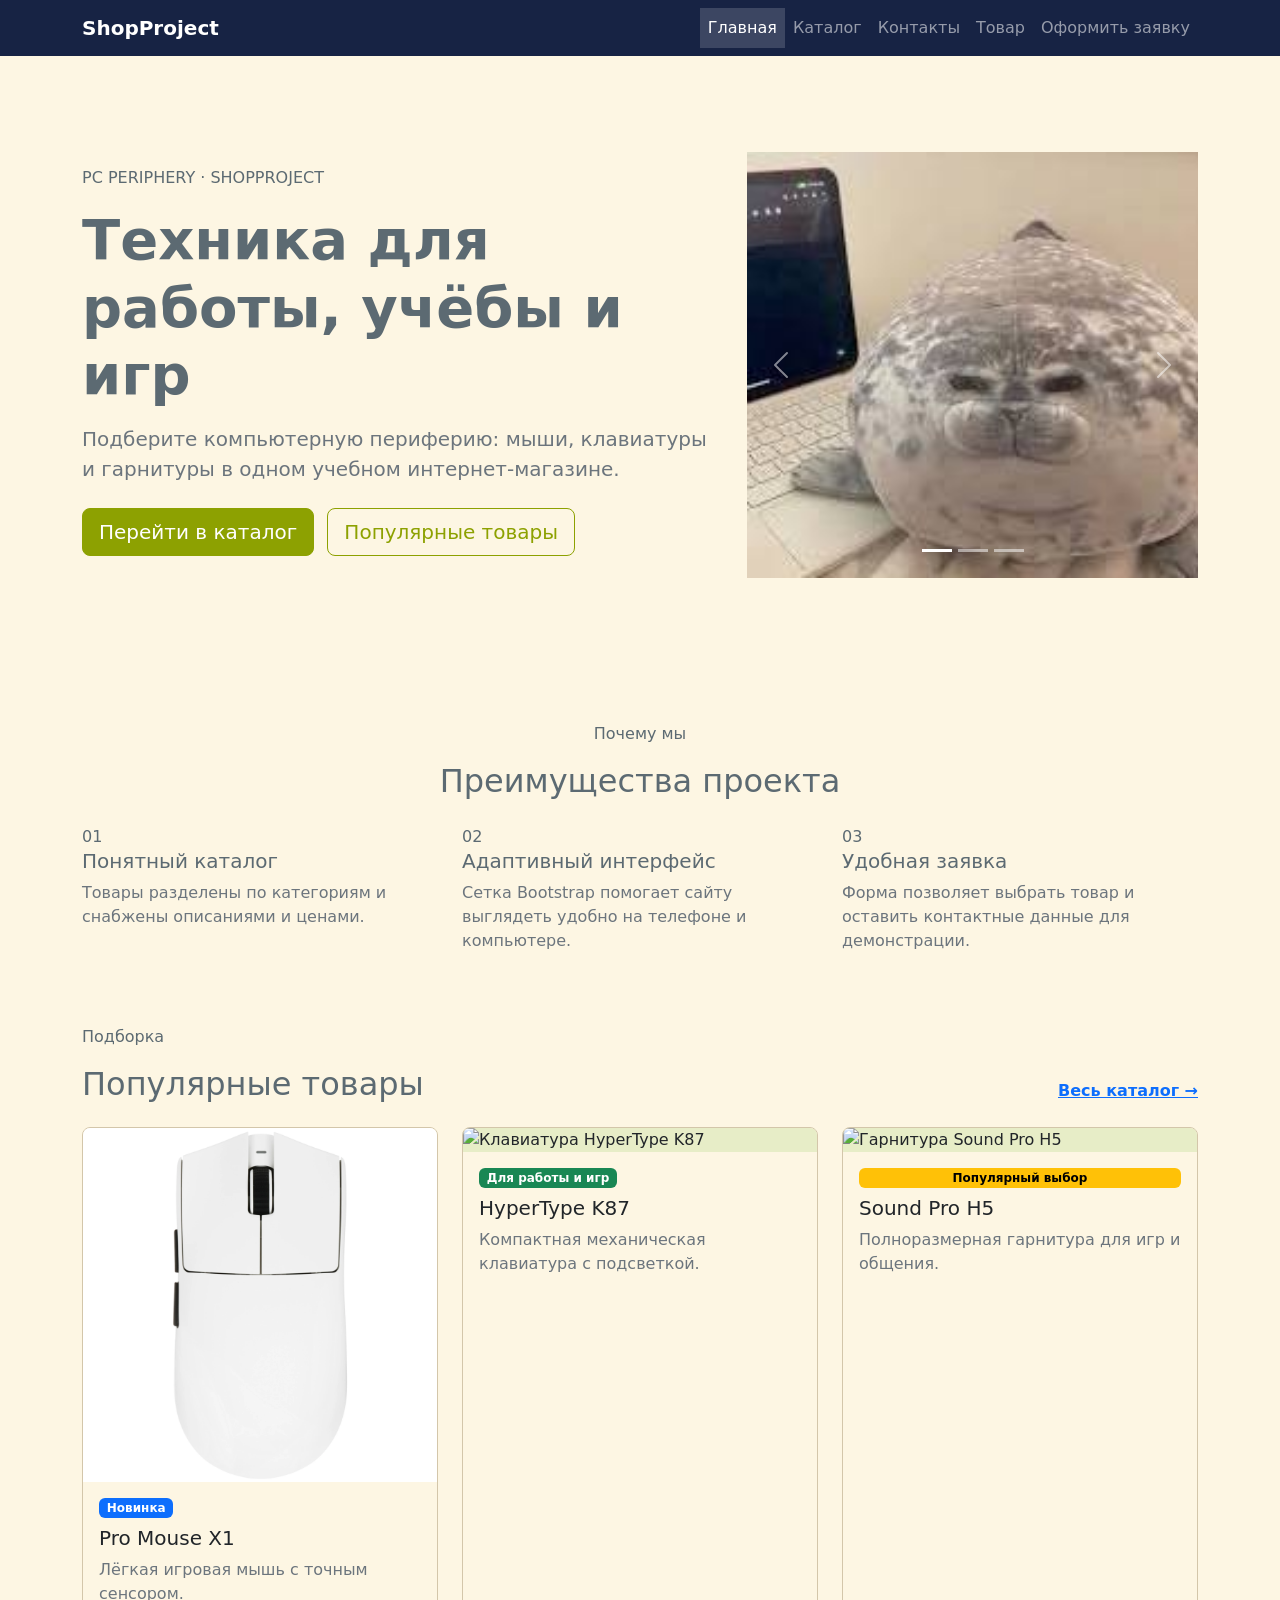
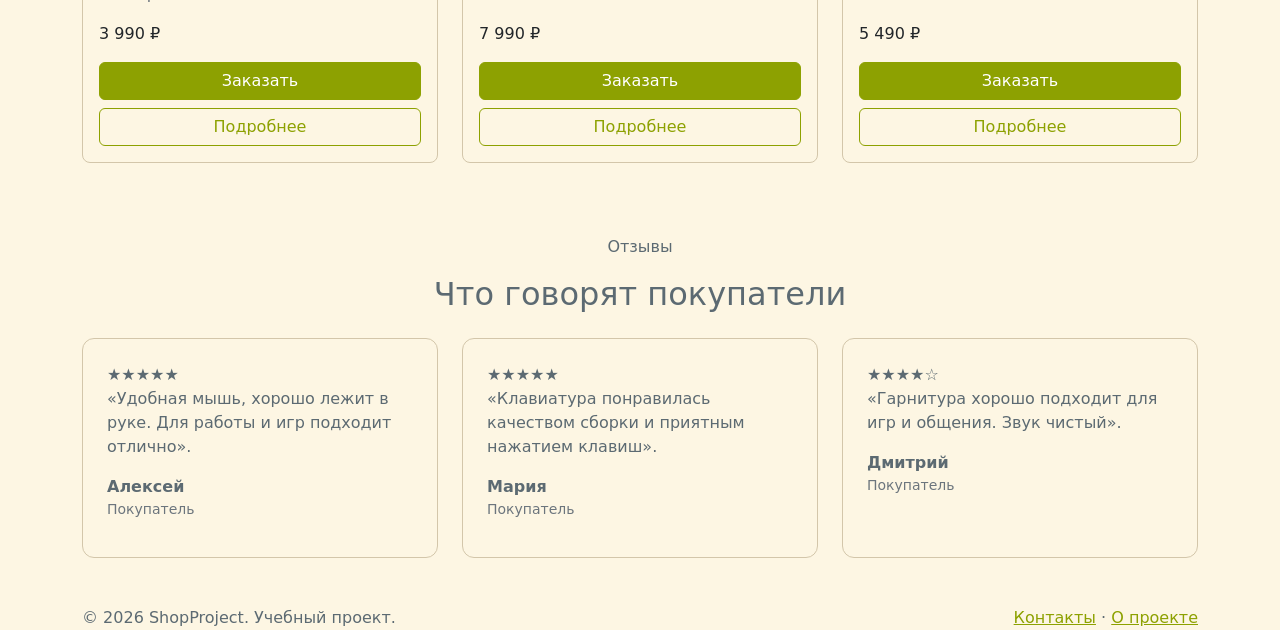
==== commit c5f76818: "k2 completed full" ====
--- a/index.html
+++ b/index.html
@@ -84,11 +84,84 @@
             </div>
             <div class="col-lg-5">
               <div class="hero-visual">
-                <img
-                  src="images/product-2.svg"
-                  alt="Компьютерная периферия"
-                  class="img-fluid"
-                />
+                <div
+                  id="heroCarousel"
+                  class="carousel slide"
+                  data-bs-ride="carousel"
+                  data-bs-interval="4500"
+                >
+                  <!-- Точки-индикаторы -->
+                  <div class="carousel-indicators">
+                    <button
+                      type="button"
+                      data-bs-target="#heroCarousel"
+                      data-bs-slide-to="0"
+                      class="active"
+                      aria-current="true"
+                      aria-label="Слайд 1"
+                    ></button>
+                    <button
+                      type="button"
+                      data-bs-target="#heroCarousel"
+                      data-bs-slide-to="1"
+                      aria-label="Слайд 2"
+                    ></button>
+                    <button
+                      type="button"
+                      data-bs-target="#heroCarousel"
+                      data-bs-slide-to="2"
+                      aria-label="Слайд 3"
+                    ></button>
+                  </div>
+
+                  <div class="carousel-inner">
+                    <div class="carousel-item active">
+                      <img
+                        src="[data-uri]"
+                        class="d-block w-100 hero-img"
+                        alt="Рабочее место с периферией — вид 1"
+                      />
+                    </div>
+                    <div class="carousel-item">
+                      <img
+                        class="d-block w-100 hero-img"
+                        alt="Рабочее место с периферией — вид 2"
+                      />
+                    </div>
+                    <div class="carousel-item">
+                      <img
+                        class="d-block w-100 hero-img"
+                        alt="Рабочее место с периферией — вид 3"
+                      />
+                    </div>
+                  </div>
+
+                  <!-- Стрелки -->
+                  <button
+                    class="carousel-control-prev"
+                    type="button"
+                    data-bs-target="#heroCarousel"
+                    data-bs-slide="prev"
+                  >
+                    <span
+                      class="carousel-control-prev-icon"
+                      aria-hidden="true"
+                    ></span>
+                    <span class="visually-hidden">Назад</span>
+                  </button>
+                  <button
+                    class="carousel-control-next"
+                    type="button"
+                    data-bs-target="#heroCarousel"
+                    data-bs-slide="next"
+                  >
+                    <span
+                      class="carousel-control-next-icon"
+                      aria-hidden="true"
+                    ></span>
+                    <span class="visually-hidden">Вперёд</span>
+                  </button>
+                </div>
               </div>
             </div>
           </div>
@@ -149,7 +222,7 @@
           <div class="col-sm-6 col-lg-4">
             <article class="card product-card h-100">
               <img
-                src="images/product-1.svg"
+                src="images/Product-1.jpg.webp"
                 class="card-img-top"
                 alt="Игровая мышь Pro Mouse X1"
               />
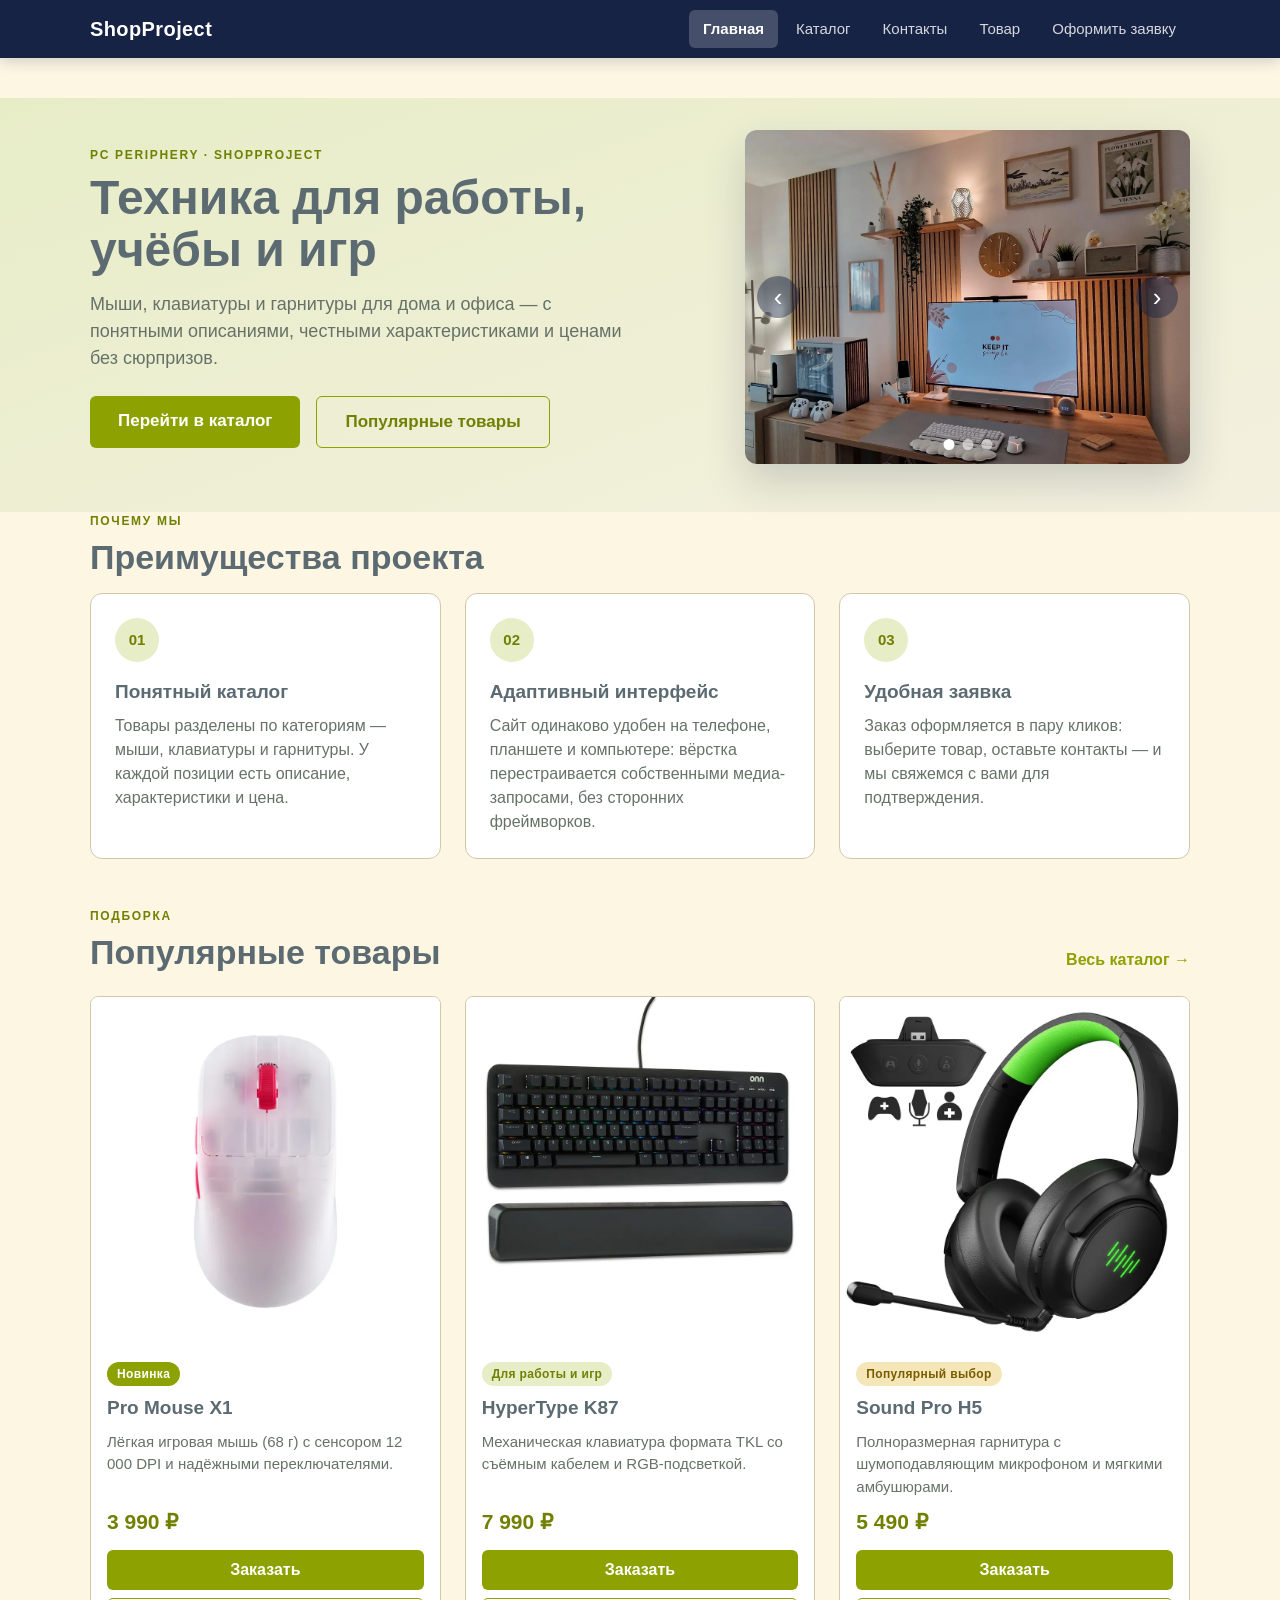
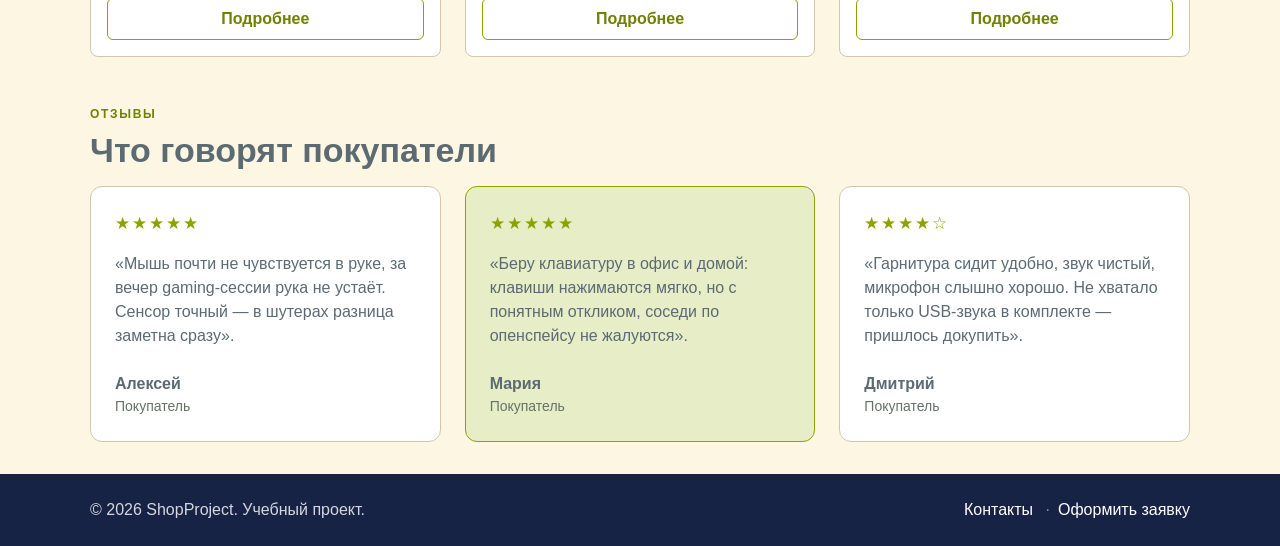
==== commit aa5c3807: "k3 f1" ====
--- a/index.html
+++ b/index.html
@@ -5,57 +5,51 @@
     <meta name="viewport" content="width=device-width, initial-scale=1" />
     <meta
       name="description"
-      content="Учебный интернет-магазин компьютерной периферии на Bootstrap 5.3.3."
+      content="ShopProject — учебный интернет-магазин компьютерной периферии: мыши, клавиатуры и гарнитуры. Адаптивная вёрстка на чистом HTML и CSS."
     />
     <title>ShopProject — Главная</title>
-    <link
-      href="https://cdn.jsdelivr.net/npm/bootstrap@5.3.3/dist/css/bootstrap.min.css"
-      rel="stylesheet"
-    />
-    <link rel="stylesheet" href="css/custom.css" />
-    <script
-      src="https://cdn.jsdelivr.net/npm/bootstrap@5.3.3/dist/js/bootstrap.bundle.min.js"
-      defer
-    ></script>
+    <link rel="stylesheet" href="css/style.css" />
     <script src="js/main.js" defer></script>
   </head>
   <body>
-    <header class="navbar navbar-expand-lg navbar-dark shop-navbar sticky-top">
-      <div class="container">
-        <a class="navbar-brand fw-bold" href="index.html">ShopProject</a>
+    <header class="site-header">
+      <div class="container site-header__inner">
+        <a class="site-header__brand" href="index.html">ShopProject</a>
         <button
-          class="navbar-toggler"
+          class="site-header__toggle"
           type="button"
-          data-bs-toggle="collapse"
-          data-bs-target="#mainNavigation"
+          id="navToggle"
           aria-controls="mainNavigation"
           aria-expanded="false"
           aria-label="Открыть меню"
         >
-          <span class="navbar-toggler-icon"></span>
+          <span></span><span></span><span></span>
         </button>
         <nav
-          class="collapse navbar-collapse"
+          class="site-nav"
           id="mainNavigation"
           aria-label="Основная навигация"
         >
-          <ul class="navbar-nav ms-auto">
-            <li class="nav-item">
-              <a class="nav-link active" aria-current="page" href="index.html"
+          <ul class="site-nav__list">
+            <li>
+              <a
+                class="site-nav__link site-nav__link--active"
+                aria-current="page"
+                href="index.html"
                 >Главная</a
               >
             </li>
-            <li class="nav-item">
-              <a class="nav-link" href="catalog.html">Каталог</a>
+            <li>
+              <a class="site-nav__link" href="catalog.html">Каталог</a>
             </li>
-            <li class="nav-item">
-              <a class="nav-link" href="contacts.html">Контакты</a>
+            <li>
+              <a class="site-nav__link" href="contacts.html">Контакты</a>
             </li>
-            <li class="nav-item">
-              <a class="nav-link" href="product.html">Товар</a>
+            <li>
+              <a class="site-nav__link" href="product.html">Товар</a>
             </li>
-            <li class="nav-item">
-              <a class="nav-link" href="order.html">Оформить заявку</a>
+            <li>
+              <a class="site-nav__link" href="order.html">Оформить заявку</a>
             </li>
           </ul>
         </nav>
@@ -63,405 +57,366 @@
     </header>
 
     <main>
-      <section class="hero-section py-5">
-        <div class="container py-lg-5">
-          <div class="row align-items-center g-4">
-            <div class="col-lg-7">
-              <p class="eyebrow">PC PERIPHERY · SHOPPROJECT</p>
-              <h1 class="display-4 fw-bold mb-3">
-                Техника для работы, учёбы и игр
-              </h1>
-              <p class="lead text-secondary mb-4">
-                Подберите компьютерную периферию: мыши, клавиатуры и гарнитуры в
-                одном учебном интернет-магазине.
-              </p>
-              <a class="btn btn-primary btn-lg me-2 mb-2" href="catalog.html"
+      <section class="hero-section">
+        <div class="container hero-section__inner">
+          <div>
+            <p class="eyebrow">PC PERIPHERY · SHOPPROJECT</p>
+            <h1 class="hero-title">Техника для работы, учёбы и игр</h1>
+            <p class="hero-lead">
+              Мыши, клавиатуры и гарнитуры для дома и офиса — с понятными
+              описаниями, честными характеристиками и ценами без сюрпризов.
+            </p>
+            <div class="hero-actions">
+              <a class="button button--primary button--lg" href="catalog.html"
                 >Перейти в каталог</a
               >
-              <a class="btn btn-outline-primary btn-lg mb-2" href="#popular"
+              <a class="button button--secondary button--lg" href="#popular"
                 >Популярные товары</a
               >
             </div>
-            <div class="col-lg-5">
-              <div class="hero-visual">
-                <div
-                  id="heroCarousel"
-                  class="carousel slide"
-                  data-bs-ride="carousel"
-                  data-bs-interval="4500"
-                >
-                  <!-- Точки-индикаторы -->
-                  <div class="carousel-indicators">
-                    <button
-                      type="button"
-                      data-bs-target="#heroCarousel"
-                      data-bs-slide-to="0"
-                      class="active"
-                      aria-current="true"
-                      aria-label="Слайд 1"
-                    ></button>
-                    <button
-                      type="button"
-                      data-bs-target="#heroCarousel"
-                      data-bs-slide-to="1"
-                      aria-label="Слайд 2"
-                    ></button>
-                    <button
-                      type="button"
-                      data-bs-target="#heroCarousel"
-                      data-bs-slide-to="2"
-                      aria-label="Слайд 3"
-                    ></button>
-                  </div>
-
-                  <div class="carousel-inner">
-                    <div class="carousel-item active">
-                      <img
-                        src="[data-uri]"
-                        class="d-block w-100 hero-img"
-                        alt="Рабочее место с периферией — вид 1"
-                      />
-                    </div>
-                    <div class="carousel-item">
-                      <img
-                        class="d-block w-100 hero-img"
-                        alt="Рабочее место с периферией — вид 2"
-                      />
-                    </div>
-                    <div class="carousel-item">
-                      <img
-                        class="d-block w-100 hero-img"
-                        alt="Рабочее место с периферией — вид 3"
-                      />
-                    </div>
-                  </div>
-
-                  <!-- Стрелки -->
-                  <button
-                    class="carousel-control-prev"
-                    type="button"
-                    data-bs-target="#heroCarousel"
-                    data-bs-slide="prev"
-                  >
-                    <span
-                      class="carousel-control-prev-icon"
-                      aria-hidden="true"
-                    ></span>
-                    <span class="visually-hidden">Назад</span>
-                  </button>
-                  <button
-                    class="carousel-control-next"
-                    type="button"
-                    data-bs-target="#heroCarousel"
-                    data-bs-slide="next"
-                  >
-                    <span
-                      class="carousel-control-next-icon"
-                      aria-hidden="true"
-                    ></span>
-                    <span class="visually-hidden">Вперёд</span>
-                  </button>
+          </div>
+          <div class="hero-visual">
+            <div
+              class="carousel"
+              id="heroCarousel"
+              data-interval="4500"
+              aria-roledescription="карусель"
+              aria-label="Фотографии рабочих мест с периферией"
+            >
+              <div class="carousel__track">
+                <div class="carousel__slide carousel__slide--active">
+                  <img
+                    src="images/hero-1.webp"
+                    alt="Рабочее место с механической клавиатурой и гарнитурой"
+                  />
+                </div>
+                <div class="carousel__slide">
+                  <img
+                    src="images/hero-2.webp"
+                    alt="Аккуратный стол с монитором, мышью и клавиатурой"
+                  />
+                </div>
+                <div class="carousel__slide">
+                  <img
+                    src="images/hero-3.webp"
+                    alt="Уютное рабочее место с периферией в тёплом свете"
+                  />
                 </div>
               </div>
+              <div class="carousel__indicators">
+                <button
+                  type="button"
+                  class="carousel__indicator carousel__indicator--active"
+                  aria-label="Слайд 1"
+                ></button>
+                <button
+                  type="button"
+                  class="carousel__indicator"
+                  aria-label="Слайд 2"
+                ></button>
+                <button
+                  type="button"
+                  class="carousel__indicator"
+                  aria-label="Слайд 3"
+                ></button>
+              </div>
+              <button
+                class="carousel__control carousel__control--prev"
+                type="button"
+                aria-label="Предыдущий слайд"
+              >
+                &#8249;
+              </button>
+              <button
+                class="carousel__control carousel__control--next"
+                type="button"
+                aria-label="Следующий слайд"
+              >
+                &#8250;
+              </button>
             </div>
           </div>
         </div>
       </section>
 
-      <section class="container py-5" id="advantages">
-        <div class="text-center mb-4">
-          <p class="eyebrow">Почему мы</p>
-          <h2 class="section-heading">Преимущества проекта</h2>
-        </div>
-        <div class="row g-4">
-          <div class="col-md-4">
-            <div class="info-card h-100">
-              <span class="feature-icon">01</span>
-              <h3 class="h5">Понятный каталог</h3>
-              <p class="text-secondary mb-0">
-                Товары разделены по категориям и снабжены описаниями и ценами.
-              </p>
-            </div>
-          </div>
-          <div class="col-md-4">
-            <div class="info-card h-100">
-              <span class="feature-icon">02</span>
-              <h3 class="h5">Адаптивный интерфейс</h3>
-              <p class="text-secondary mb-0">
-                Сетка Bootstrap помогает сайту выглядеть удобно на телефоне и
-                компьютере.
-              </p>
-            </div>
-          </div>
-          <div class="col-md-4">
-            <div class="info-card h-100">
-              <span class="feature-icon">03</span>
-              <h3 class="h5">Удобная заявка</h3>
-              <p class="text-secondary mb-0">
-                Форма позволяет выбрать товар и оставить контактные данные для
-                демонстрации.
-              </p>
-            </div>
-          </div>
+      <section class="container" id="advantages">
+        <p class="eyebrow">Почему мы</p>
+        <h2 class="section-heading">Преимущества проекта</h2>
+        <div class="cards-grid">
+          <article class="info-card">
+            <span class="feature-icon">01</span>
+            <h3>Понятный каталог</h3>
+            <p>
+              Товары разделены по категориям — мыши, клавиатуры и гарнитуры. У
+              каждой позиции есть описание, характеристики и цена.
+            </p>
+          </article>
+          <article class="info-card">
+            <span class="feature-icon">02</span>
+            <h3>Адаптивный интерфейс</h3>
+            <p>
+              Сайт одинаково удобен на телефоне, планшете и компьютере: вёрстка
+              перестраивается собственными медиа-запросами, без сторонних
+              фреймворков.
+            </p>
+          </article>
+          <article class="info-card">
+            <span class="feature-icon">03</span>
+            <h3>Удобная заявка</h3>
+            <p>
+              Заказ оформляется в пару кликов: выберите товар, оставьте контакты
+              — и мы свяжемся с вами для подтверждения.
+            </p>
+          </article>
         </div>
       </section>
 
-      <section class="container py-4" id="popular">
-        <div
-          class="d-flex flex-wrap justify-content-between align-items-end gap-3 mb-4"
-        >
+      <section class="container" id="popular">
+        <div class="section-head">
           <div>
             <p class="eyebrow">Подборка</p>
-            <h2 class="section-heading mb-0">Популярные товары</h2>
-          </div>
-          <a href="catalog.html" class="link-primary fw-semibold"
-            >Весь каталог →</a
-          >
-        </div>
-        <div class="row g-4">
-          <div class="col-sm-6 col-lg-4">
-            <article class="card product-card h-100">
+            <h2 class="section-heading">Популярные товары</h2>
+          </div>
+          <a href="catalog.html" class="more-link">Весь каталог →</a>
+        </div>
+        <div class="products-grid">
+          <article class="product-card">
+            <div class="product-card__media">
               <img
-                src="images/Product-1.jpg.webp"
-                class="card-img-top"
+                class="product-card__image"
+                src="images/product-mouse-x1.webp"
                 alt="Игровая мышь Pro Mouse X1"
               />
-              <div class="card-body d-flex flex-column">
-                <span class="badge text-bg-primary align-self-start mb-2"
-                  >Новинка</span
-                >
-                <h3 class="card-title h5">Pro Mouse X1</h3>
-                <p class="card-text text-secondary">
-                  Лёгкая игровая мышь с точным сенсором.
-                </p>
-                <p class="price mt-auto">3 990 ₽</p>
-                <button
-                  class="btn btn-primary w-100 mb-2"
+            </div>
+            <div class="product-card__body">
+              <span class="badge badge--primary">Новинка</span>
+              <h3 class="product-card__title">Pro Mouse X1</h3>
+              <p class="product-card__description">
+                Лёгкая игровая мышь (68 г) с сенсором 12 000 DPI и надёжными
+                переключателями.
+              </p>
+              <p class="product-card__price">3 990 ₽</p>
+              <div class="product-card__actions">
+                <button
+                  class="button button--primary button--block"
+                  type="button"
                   data-product="Pro Mouse X1"
-                  data-bs-toggle="modal"
-                  data-bs-target="#orderModal"
-                >
-                  Заказать</button
-                ><a href="product.html" class="btn btn-outline-primary w-100"
+                  data-open-dialog
+                >
+                  Заказать
+                </button>
+                <a
+                  class="button button--secondary button--block"
+                  href="product.html"
                   >Подробнее</a
                 >
               </div>
-            </article>
-          </div>
-          <div class="col-sm-6 col-lg-4">
-            <article class="card product-card h-100">
+            </div>
+          </article>
+          <article class="product-card">
+            <div class="product-card__media">
               <img
-                src="images/product-3.svg"
-                class="card-img-top"
-                alt="Клавиатура HyperType K87"
+                class="product-card__image"
+                src="images/product-keyboard-hypertype.webp"
+                alt="Механическая клавиатура HyperType K87"
               />
-              <div class="card-body d-flex flex-column">
-                <span class="badge text-bg-success align-self-start mb-2"
-                  >Для работы и игр</span
-                >
-                <h3 class="card-title h5">HyperType K87</h3>
-                <p class="card-text text-secondary">
-                  Компактная механическая клавиатура с подсветкой.
-                </p>
-                <p class="price mt-auto">7 990 ₽</p>
-                <button
-                  class="btn btn-primary w-100 mb-2"
+            </div>
+            <div class="product-card__body">
+              <span class="badge badge--soft">Для работы и игр</span>
+              <h3 class="product-card__title">HyperType K87</h3>
+              <p class="product-card__description">
+                Механическая клавиатура формата TKL со съёмным кабелем и
+                RGB-подсветкой.
+              </p>
+              <p class="product-card__price">7 990 ₽</p>
+              <div class="product-card__actions">
+                <button
+                  class="button button--primary button--block"
+                  type="button"
                   data-product="HyperType K87"
-                  data-bs-toggle="modal"
-                  data-bs-target="#orderModal"
-                >
-                  Заказать</button
-                ><a href="product.html" class="btn btn-outline-primary w-100"
+                  data-open-dialog
+                >
+                  Заказать
+                </button>
+                <a
+                  class="button button--secondary button--block"
+                  href="product.html"
                   >Подробнее</a
                 >
               </div>
-            </article>
-          </div>
-          <div class="col-sm-6 col-lg-4">
-            <article class="card product-card h-100">
+            </div>
+          </article>
+          <article class="product-card">
+            <div class="product-card__media">
               <img
-                src="images/product-2.svg"
-                class="card-img-top"
+                class="product-card__image"
+                src="images/product-headset-soundpro.webp"
                 alt="Гарнитура Sound Pro H5"
               />
-              <div class="card-body d-flex flex-column">
-                <span class="badge text-bg-warning">Популярный выбор</span>
-                <h3 class="card-title h5 mt-2">Sound Pro H5</h3>
-                <p class="card-text text-secondary">
-                  Полноразмерная гарнитура для игр и общения.
-                </p>
-                <p class="price mt-auto">5 490 ₽</p>
-                <button
-                  class="btn btn-primary w-100 mb-2"
+            </div>
+            <div class="product-card__body">
+              <span class="badge badge--warning">Популярный выбор</span>
+              <h3 class="product-card__title">Sound Pro H5</h3>
+              <p class="product-card__description">
+                Полноразмерная гарнитура с шумоподавляющим микрофоном и мягкими
+                амбушюрами.
+              </p>
+              <p class="product-card__price">5 490 ₽</p>
+              <div class="product-card__actions">
+                <button
+                  class="button button--primary button--block"
+                  type="button"
                   data-product="Sound Pro H5"
-                  data-bs-toggle="modal"
-                  data-bs-target="#orderModal"
-                >
-                  Заказать</button
-                ><a href="product.html" class="btn btn-outline-primary w-100"
+                  data-open-dialog
+                >
+                  Заказать
+                </button>
+                <a
+                  class="button button--secondary button--block"
+                  href="product.html"
                   >Подробнее</a
                 >
               </div>
-            </article>
-          </div>
+            </div>
+          </article>
         </div>
       </section>
 
-      <section class="container py-5" id="reviews">
-        <div class="text-center mb-4">
-          <p class="eyebrow">Отзывы</p>
-          <h2 class="section-heading">Что говорят покупатели</h2>
-        </div>
-        <div class="row g-4">
-          <div class="col-md-4">
-            <div class="review-card h-100">
-              <div class="stars" aria-label="5 из 5">★★★★★</div>
-              <p>
-                «Удобная мышь, хорошо лежит в руке. Для работы и игр подходит
-                отлично».
-              </p>
-              <strong>Алексей</strong
-              ><span class="text-secondary small">Покупатель</span>
-            </div>
-          </div>
-          <div class="col-md-4">
-            <div class="review-card h-100">
-              <div class="stars" aria-label="5 из 5">★★★★★</div>
-              <p>
-                «Клавиатура понравилась качеством сборки и приятным нажатием
-                клавиш».
-              </p>
-              <strong>Мария</strong
-              ><span class="text-secondary small">Покупатель</span>
-            </div>
-          </div>
-          <div class="col-md-4">
-            <div class="review-card h-100">
-              <div class="stars" aria-label="4 из 5">★★★★☆</div>
-              <p>«Гарнитура хорошо подходит для игр и общения. Звук чистый».</p>
-              <strong>Дмитрий</strong
-              ><span class="text-secondary small">Покупатель</span>
-            </div>
-          </div>
+      <section class="container" id="reviews">
+        <p class="eyebrow">Отзывы</p>
+        <h2 class="section-heading">Что говорят покупатели</h2>
+        <div class="cards-grid">
+          <article class="review-card">
+            <div class="review-card__rating" aria-label="Оценка: 5 из 5">
+              ★★★★★
+            </div>
+            <p class="review-card__text">
+              «Мышь почти не чувствуется в руке, за вечер gaming-сессии рука не
+              устаёт. Сенсор точный — в шутерах разница заметна сразу».
+            </p>
+            <p class="review-card__author">Алексей <span>Покупатель</span></p>
+          </article>
+          <article class="review-card review-card--accent">
+            <div class="review-card__rating" aria-label="Оценка: 5 из 5">
+              ★★★★★
+            </div>
+            <p class="review-card__text">
+              «Беру клавиатуру в офис и домой: клавиши нажимаются мягко, но с
+              понятным откликом, соседи по опенспейсу не жалуются».
+            </p>
+            <p class="review-card__author">Мария <span>Покупатель</span></p>
+          </article>
+          <article class="review-card">
+            <div class="review-card__rating" aria-label="Оценка: 4 из 5">
+              ★★★★☆
+            </div>
+            <p class="review-card__text">
+              «Гарнитура сидит удобно, звук чистый, микрофон слышно хорошо. Не
+              хватало только USB-звука в комплекте — пришлось докупить».
+            </p>
+            <p class="review-card__author">Дмитрий <span>Покупатель</span></p>
+          </article>
         </div>
       </section>
     </main>
 
-    <footer class="site-footer" id="contacts">
-      <div
-        class="container d-flex flex-column flex-md-row justify-content-between gap-2"
-      >
-        <span>© 2026 ShopProject. Учебный проект.</span
-        ><span
-          ><a href="contacts.html">Контакты</a> ·
-          <a href="README.md">О проекте</a></span
-        >
+    <footer class="site-footer">
+      <div class="container site-footer__inner">
+        <span>© 2026 ShopProject. Учебный проект.</span>
+        <span class="site-footer__links">
+          <a href="contacts.html">Контакты</a>
+          <a href="order.html">Оформить заявку</a>
+        </span>
       </div>
     </footer>
 
-    <div
-      class="modal fade"
+    <dialog
+      class="order-dialog"
       id="orderModal"
-      tabindex="-1"
       aria-labelledby="orderModalLabel"
-      aria-hidden="true"
     >
-      <div class="modal-dialog modal-dialog-centered">
-        <div class="modal-content">
-          <form id="quickOrderForm" novalidate>
-            <div class="modal-header">
-              <h2 class="modal-title fs-5" id="orderModalLabel">
-                Оформление заявки
-              </h2>
-              <button
-                type="button"
-                class="btn-close"
-                data-bs-dismiss="modal"
-                aria-label="Закрыть"
-              ></button>
-            </div>
-            <div class="modal-body">
-              <div class="mb-3">
-                <label for="quick-product" class="form-label">Товар</label
-                ><input
-                  id="quick-product"
-                  name="product"
-                  class="form-control"
-                  readonly
-                  required
-                />
-              </div>
-              <div class="mb-3">
-                <label for="quick-name" class="form-label">Имя</label
-                ><input
-                  id="quick-name"
-                  name="name"
-                  class="form-control"
-                  minlength="2"
-                  autocomplete="given-name"
-                  required
-                />
-              </div>
-              <div class="mb-3">
-                <label for="quick-email" class="form-label">E-mail</label
-                ><input
-                  id="quick-email"
-                  name="email"
-                  type="email"
-                  class="form-control"
-                  autocomplete="email"
-                  required
-                />
-              </div>
-              <div class="form-check mb-3">
-                <input
-                  id="quick-agreement"
-                  name="agreement"
-                  type="checkbox"
-                  class="form-check-input"
-                  required
-                /><label class="form-check-label" for="quick-agreement"
-                  >Согласен на обработку данных</label
-                >
-              </div>
-              <p class="small text-secondary mb-0">
-                Демонстрационная форма: данные не отправляются на сервер.
-              </p>
-            </div>
-            <div class="modal-footer">
-              <button
-                type="button"
-                class="btn btn-outline-secondary"
-                data-bs-dismiss="modal"
-              >
-                Отмена</button
-              ><button class="btn btn-primary" type="submit">
-                Отправить заявку
-              </button>
-            </div>
-          </form>
-        </div>
-      </div>
+      <form id="quickOrderForm" novalidate>
+        <div class="order-dialog__header">
+          <h2 class="order-dialog__title" id="orderModalLabel">
+            Оформление заявки
+          </h2>
+          <button
+            type="button"
+            class="order-dialog__close"
+            data-close-dialog
+            aria-label="Закрыть"
+          >
+            ×
+          </button>
+        </div>
+        <div class="order-dialog__body">
+          <div class="order-form__field">
+            <label class="order-form__label" for="quick-product">Товар</label>
+            <input
+              class="order-form__input"
+              id="quick-product"
+              name="product"
+              readonly
+              required
+            />
+          </div>
+          <div class="order-form__field">
+            <label class="order-form__label" for="quick-name">Имя</label>
+            <input
+              class="order-form__input"
+              id="quick-name"
+              name="name"
+              minlength="2"
+              autocomplete="given-name"
+              placeholder="Как к вам обращаться?"
+              required
+            />
+          </div>
+          <div class="order-form__field">
+            <label class="order-form__label" for="quick-email">E-mail</label>
+            <input
+              class="order-form__input"
+              id="quick-email"
+              name="email"
+              type="email"
+              autocomplete="email"
+              placeholder="you@example.com"
+              required
+            />
+          </div>
+          <div class="form-check">
+            <input
+              id="quick-agreement"
+              name="agreement"
+              type="checkbox"
+              required
+            /><label for="quick-agreement">Согласен на обработку данных</label>
+          </div>
+          <p class="order-form__hint">
+            Демонстрационная форма: данные не отправляются на сервер.
+          </p>
+        </div>
+        <div class="order-dialog__footer">
+          <button
+            type="button"
+            class="button button--secondary"
+            data-close-dialog
+          >
+            Отмена
+          </button>
+          <button class="button button--primary" type="submit">
+            Отправить заявку
+          </button>
+        </div>
+      </form>
+    </dialog>
+
+    <div class="toast" id="siteToast" role="status" aria-live="polite">
+      <strong class="toast__title">ShopProject</strong>
+      <p class="toast__message" id="toastMessage">Готово!</p>
+      <button class="toast__close" type="button" aria-label="Закрыть">×</button>
     </div>
-    <div class="toast-container position-fixed bottom-0 end-0 p-3">
-      <div
-        id="siteToast"
-        class="toast"
-        role="status"
-        aria-live="polite"
-        aria-atomic="true"
-      >
-        <div class="toast-header">
-          <strong class="me-auto">ShopProject</strong
-          ><button
-            type="button"
-            class="btn-close"
-            data-bs-dismiss="toast"
-            aria-label="Закрыть"
-          ></button>
-        </div>
-        <div class="toast-body" id="toastMessage">Готово!</div>
-      </div>
-    </div>
+
+    <a class="back-to-top" href="#" aria-label="Наверх">↑</a>
   </body>
 </html>
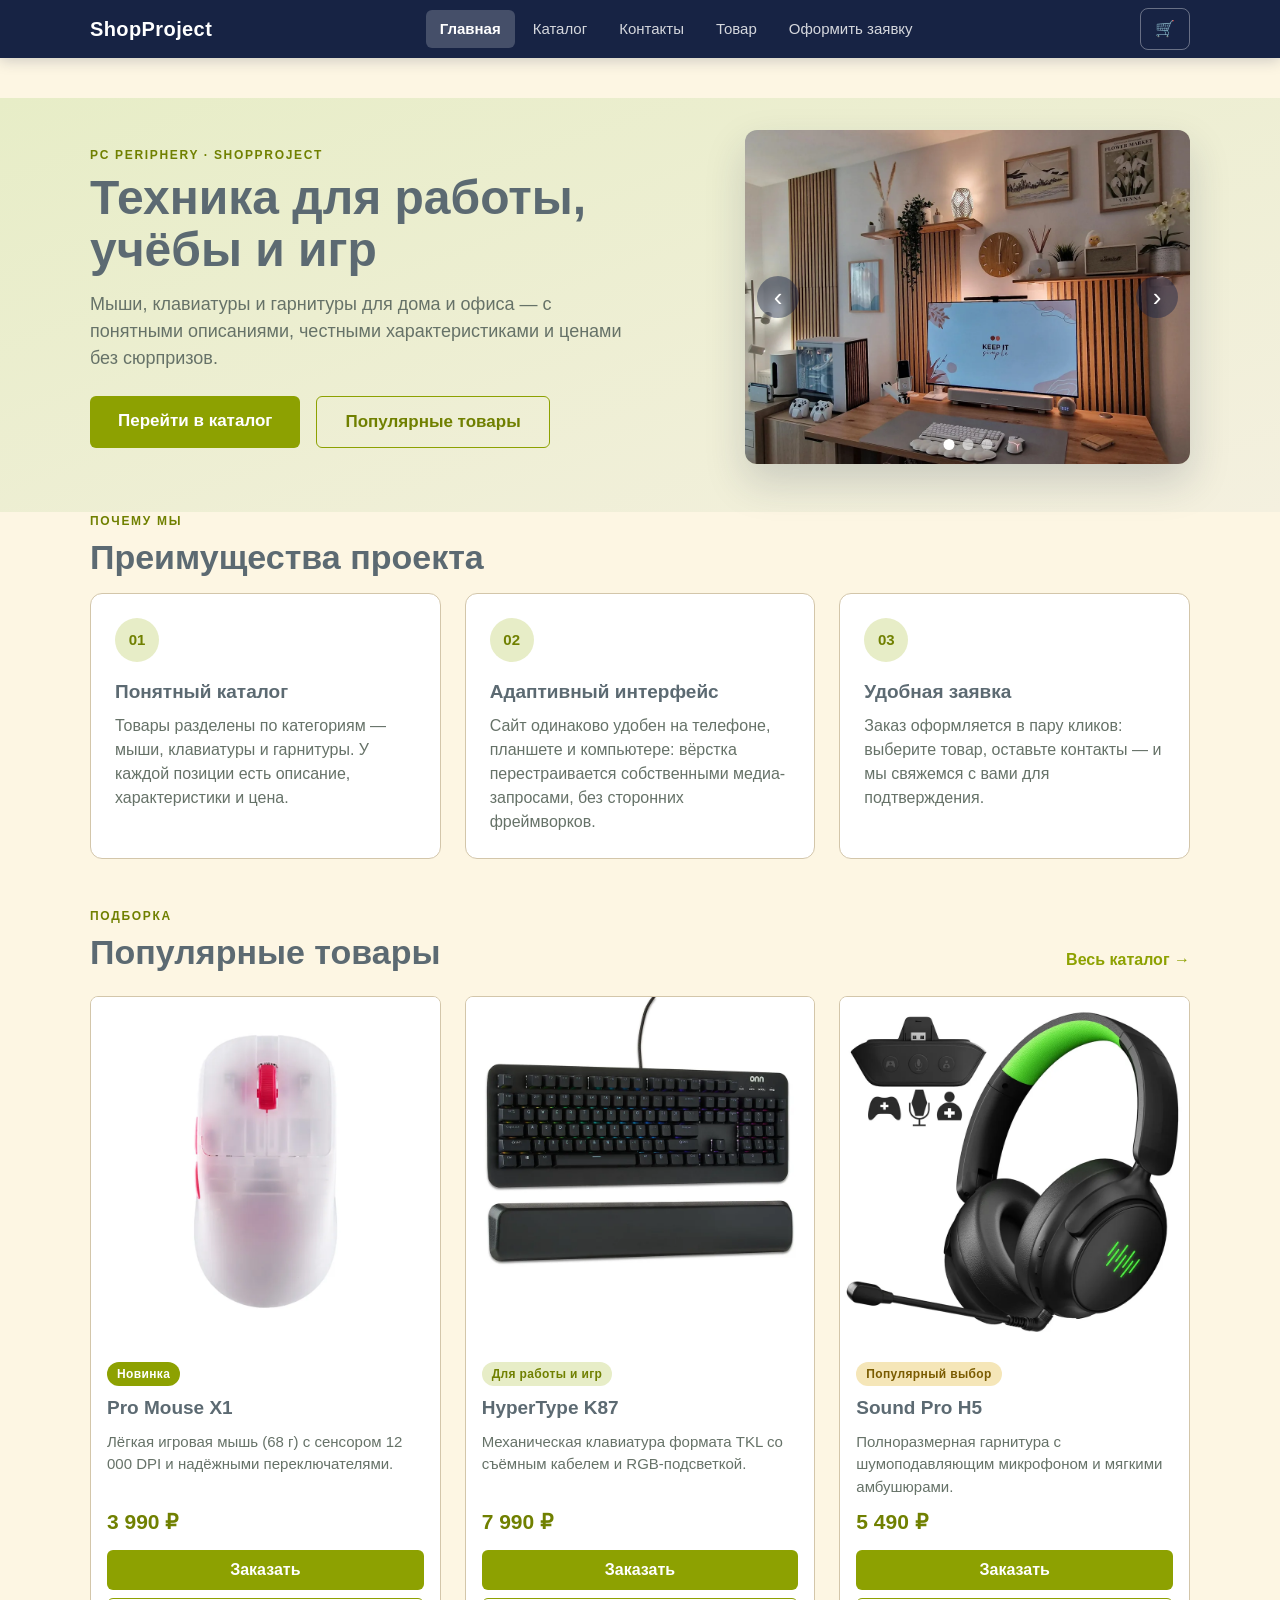
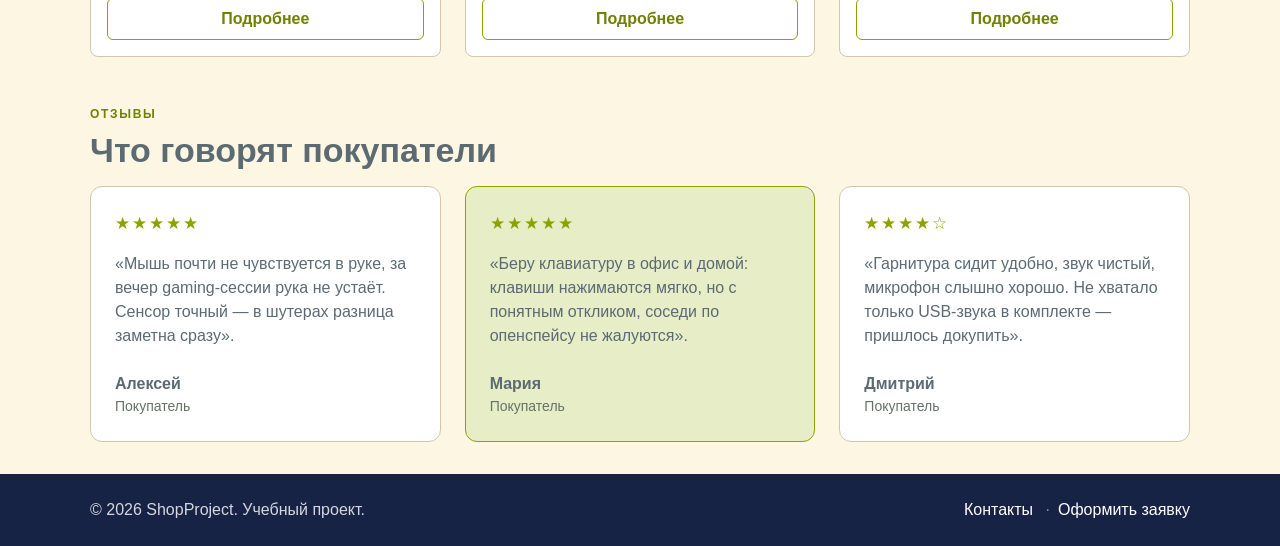
==== commit 32a551aa: "k4 f1" ====
--- a/index.html
+++ b/index.html
@@ -9,6 +9,12 @@
     />
     <title>ShopProject — Главная</title>
     <link rel="stylesheet" href="css/style.css" />
+    <script src="js/data.js" defer></script>
+    <script src="js/render.js" defer></script>
+    <script src="js/search.js" defer></script>
+    <script src="js/filters.js" defer></script>
+    <script src="js/form.js" defer></script>
+    <script src="js/cart.js" defer></script>
     <script src="js/main.js" defer></script>
   </head>
   <body>
@@ -201,6 +207,7 @@
                   class="button button--primary button--block"
                   type="button"
                   data-product="Pro Mouse X1"
+                  data-product-id="1"
                   data-open-dialog
                 >
                   Заказать
@@ -234,6 +241,7 @@
                   class="button button--primary button--block"
                   type="button"
                   data-product="HyperType K87"
+                  data-product-id="3"
                   data-open-dialog
                 >
                   Заказать
@@ -267,6 +275,7 @@
                   class="button button--primary button--block"
                   type="button"
                   data-product="Sound Pro H5"
+                  data-product-id="5"
                   data-open-dialog
                 >
                   Заказать
